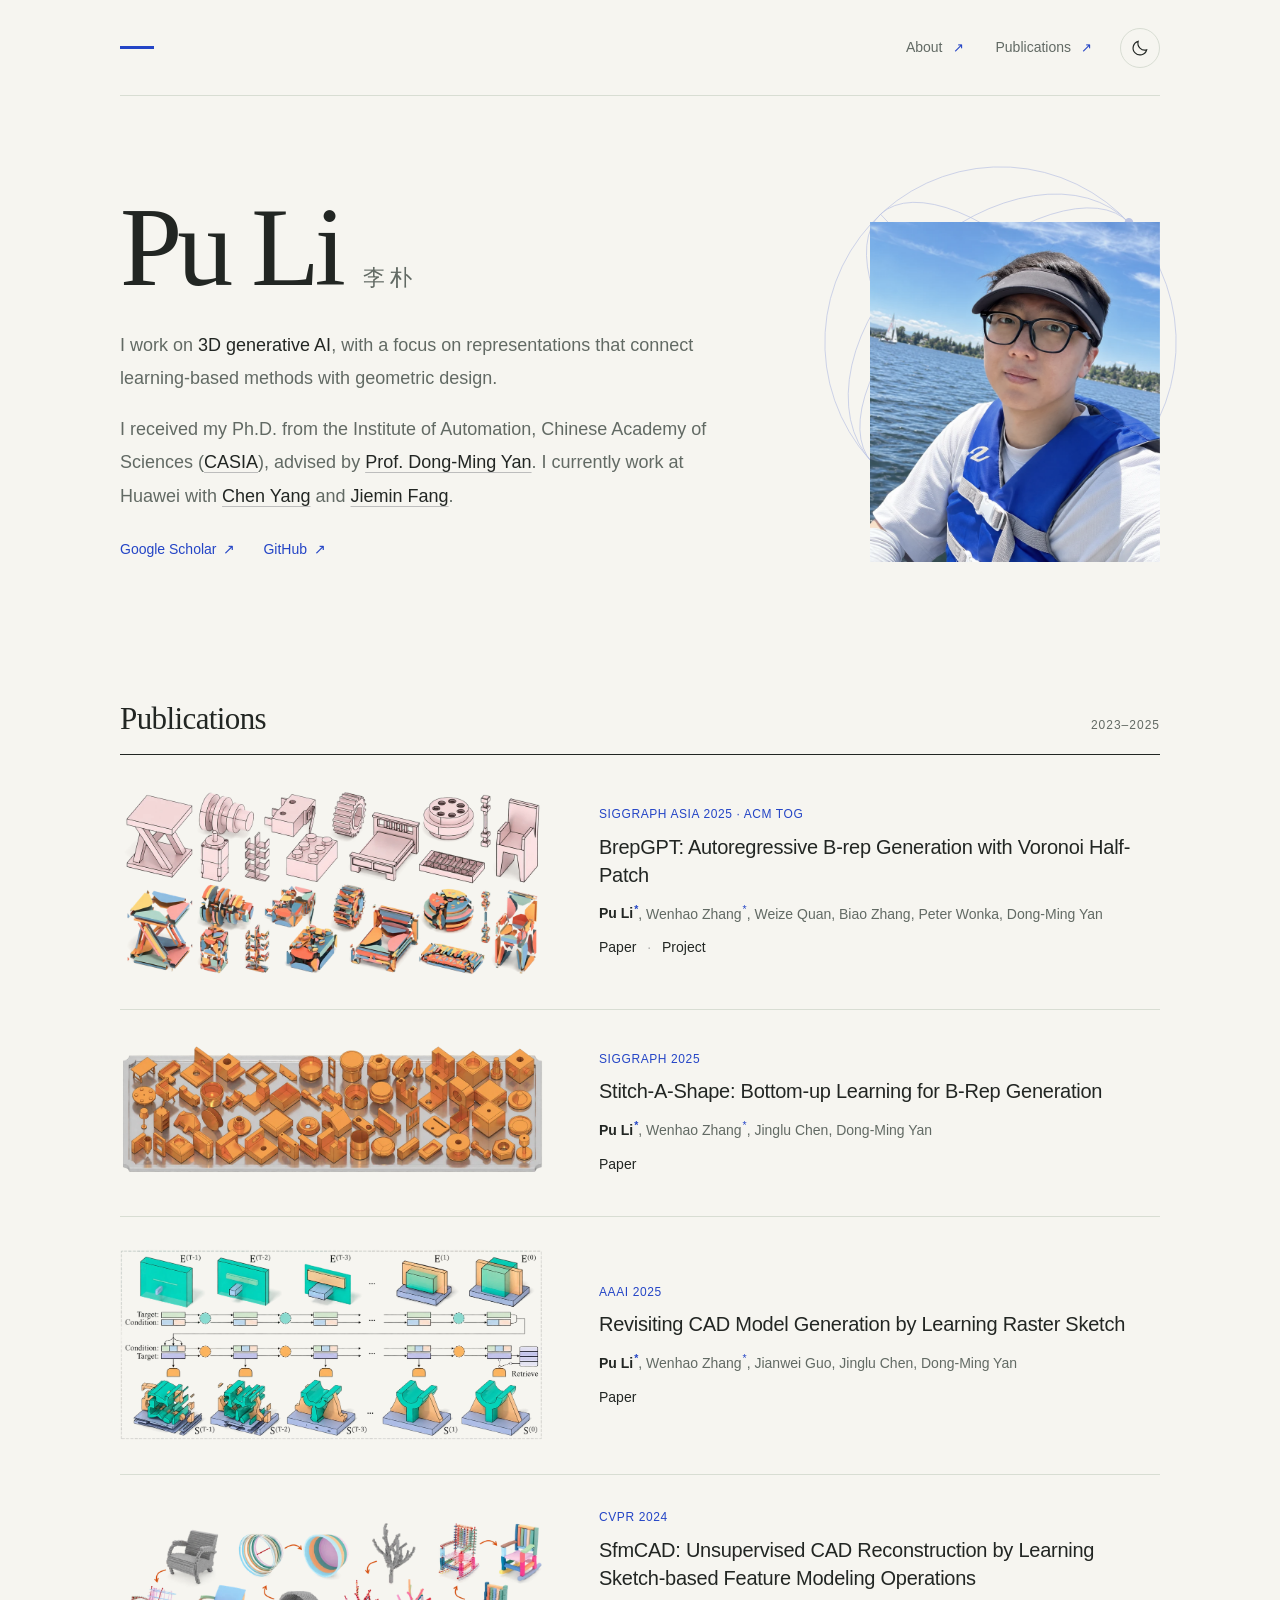
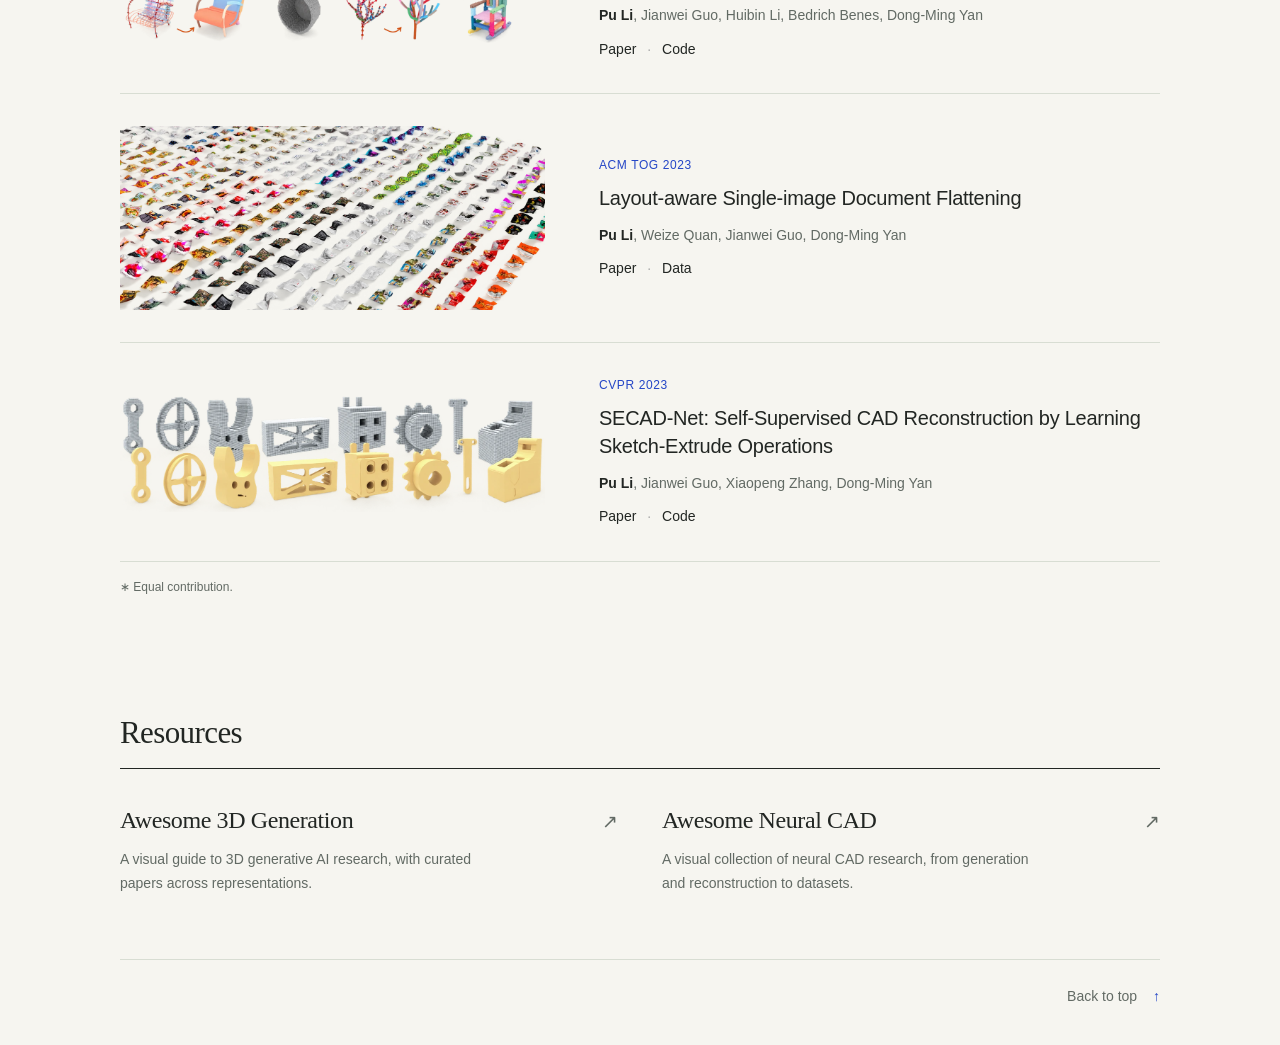
==== index.html @ 78bede73 "Add homepage" ====
<!doctype html>
<html lang="en">
<head>
  <meta charset="UTF-8">
  <meta name="viewport" content="width=device-width, initial-scale=1">
  <meta name="description" content="Pu Li, Ph.D. — research in 3D generative AI, CAD generation, and reconstruction. Selected publications.">
  <meta name="theme-color" content="#f6f5f0">
  <title>Pu Li （李朴）</title>
  <link rel="icon" type="image/svg+xml" href="data:image/svg+xml,%3Csvg xmlns='http://www.w3.org/2000/svg' viewBox='0 0 64 64'%3E%3Crect width='64' height='64' rx='12' fill='%23253553'/%3E%3Cpath d='M20 47V17h11c16 0 16 22 0 22H20M38 47h11' fill='none' stroke='%23fff' stroke-width='4'/%3E%3C/svg%3E">
  <link rel="stylesheet" href="styles.css">
  <link rel="stylesheet" href="theme.css">
  <script src="theme.js"></script>
</head>
<body>
  <div class="night-sky" aria-hidden="true"><div class="nebula nebula-blue"></div><div class="nebula nebula-violet"></div><div class="nebula nebula-teal"></div><div class="starlight"></div></div>
  <a class="skip-link" href="#main">Skip to content</a>
  <div class="page-shell" id="top">
    <header class="site-header">
      <nav aria-label="Main navigation">
        <a href="#about">About</a>
        <a href="#publications">Publications</a>
      </nav>
      <button class="theme-toggle" type="button" aria-label="Night mode" aria-pressed="false" title="Switch to night mode" hidden>
        <svg class="moon-icon" viewBox="0 0 24 24" fill="none" stroke="currentColor" stroke-width="1.4" aria-hidden="true"><path d="M20 14.2A8.3 8.3 0 0 1 9.8 4a8.3 8.3 0 1 0 10.2 10.2Z"/></svg>
        <svg class="sun-icon" viewBox="0 0 24 24" fill="none" stroke="currentColor" stroke-width="1.4" aria-hidden="true"><circle cx="12" cy="12" r="3.5"/><path d="M12 2v2m0 16v2M2 12h2m16 0h2M5 5l1.5 1.5m11 11L19 19M5 19l1.5-1.5m11-11L19 5"/></svg>
      </button>
    </header>

    <main id="main">
      <section class="hero" id="about" aria-labelledby="name">
        <div class="hero-copy">
          <h1 id="name">Pu Li<span class="chinese-name" lang="zh-Hans">李朴</span></h1>
          <p class="intro">I work on <strong>3D generative AI</strong>, with a focus on representations that connect learning-based methods with geometric design.</p>
          <p class="intro">I received my Ph.D. from the Institute of Automation, Chinese Academy of Sciences (<a href="https://english.ia.cas.cn/" target="_blank" rel="noopener noreferrer">CASIA</a>), advised by <a href="https://sites.google.com/site/yandongming/" target="_blank" rel="noopener noreferrer">Prof. Dong-Ming Yan</a>. I currently work at Huawei with <a href="https://chensjtu.github.io/" target="_blank" rel="noopener noreferrer">Chen Yang</a> and <a href="https://jaminfong.cn/" target="_blank" rel="noopener noreferrer">Jiemin Fang</a>.</p>
          <div class="profile-links">
            <a href="https://scholar.google.com/citations?user=PvQgMWkAAAAJ&amp;hl=en" target="_blank" rel="noopener noreferrer">Google Scholar <span aria-hidden="true">↗</span></a>
            <a href="https://github.com/BunnySoCrazy" target="_blank" rel="noopener noreferrer">GitHub <span aria-hidden="true">↗</span></a>
          </div>
        </div>
        <div class="hero-visual">
          <svg class="geometry" viewBox="0 0 440 440" fill="none" aria-hidden="true"><g stroke="currentColor" stroke-width=".8"><ellipse cx="220" cy="220" rx="205" ry="98" transform="rotate(-35 220 220)"/><ellipse cx="220" cy="220" rx="205" ry="140" transform="rotate(-35 220 220)"/><circle cx="220" cy="220" r="205"/><ellipse cx="220" cy="220" rx="96" ry="205" transform="rotate(-35 220 220)"/><path d="M52 338 388 102M102 52l236 336"/></g><circle cx="388" cy="102" r="5" fill="currentColor"/></svg>
          <img class="portrait portrait-day" src="assets/me.webp" alt="Pu Li" width="900" height="900" fetchpriority="high">
          <img class="portrait portrait-night" src="assets/me_night.webp" alt="Pu Li at night by the water" width="900" height="900" loading="lazy">
        </div>
      </section>

      <section class="publications section" id="publications" aria-labelledby="publications-title">
        <div class="section-heading"><h2 id="publications-title">Publications</h2><span class="section-aside">2023–2025</span></div>
        <div class="paper-list">
          <article class="paper">
            <a class="paper-image" href="https://bunnysocrazy.github.io/BrepGPT/" target="_blank" rel="noopener noreferrer" aria-label="BrepGPT project page"><img src="assets/brepgpt.webp" alt="Generated CAD shapes and their colorful Voronoi half-patch representations" width="1200" height="536" loading="lazy"></a>
            <div class="paper-copy"><div class="paper-meta"><span>SIGGRAPH ASIA 2025 · ACM TOG</span></div><h3><a href="https://bunnysocrazy.github.io/BrepGPT/" target="_blank" rel="noopener noreferrer">BrepGPT: Autoregressive B-rep Generation with Voronoi Half-Patch</a></h3><p class="authors"><strong>Pu Li<sup aria-label="equal contribution">*</sup></strong>, <a href="https://oliver-cakesandale.github.io/" target="_blank" rel="noopener noreferrer">Wenhao Zhang</a><sup aria-label="equal contribution">*</sup>, <a href="https://weizequan.github.io/" target="_blank" rel="noopener noreferrer">Weize Quan</a>, <a href="https://1zb.github.io/" target="_blank" rel="noopener noreferrer">Biao Zhang</a>, <a href="https://peterwonka.net/" target="_blank" rel="noopener noreferrer">Peter Wonka</a>, <a href="https://sites.google.com/site/yandongming/" target="_blank" rel="noopener noreferrer">Dong-Ming Yan</a></p><div class="paper-links"><a href="https://arxiv.org/abs/2511.22171" target="_blank" rel="noopener noreferrer">Paper</a> · <a href="https://bunnysocrazy.github.io/BrepGPT/" target="_blank" rel="noopener noreferrer">Project</a></div></div>
          </article>
          <article class="paper">
            <a class="paper-image" href="https://doi.org/10.1145/3721238.3730661" target="_blank" rel="noopener noreferrer" aria-label="Read Stitch-A-Shape"><img src="assets/stitch-a-shape.webp" alt="A collection of gold-colored generated B-rep models" width="1200" height="400" loading="lazy"></a>
            <div class="paper-copy"><div class="paper-meta"><span>SIGGRAPH 2025</span></div><h3><a href="https://doi.org/10.1145/3721238.3730661" target="_blank" rel="noopener noreferrer">Stitch-A-Shape: Bottom-up Learning for B-Rep Generation</a></h3><p class="authors"><strong>Pu Li<sup aria-label="equal contribution">*</sup></strong>, <a href="https://oliver-cakesandale.github.io/" target="_blank" rel="noopener noreferrer">Wenhao Zhang</a><sup aria-label="equal contribution">*</sup>, <a href="https://ia.cas.cn/rcdw/202404/t20240422_7129948.html" target="_blank" rel="noopener noreferrer">Jinglu Chen</a>, <a href="https://sites.google.com/site/yandongming/" target="_blank" rel="noopener noreferrer">Dong-Ming Yan</a></p><div class="paper-links"><a href="https://doi.org/10.1145/3721238.3730661" target="_blank" rel="noopener noreferrer">Paper</a></div></div>
          </article>
          <article class="paper">
            <a class="paper-image" href="https://arxiv.org/abs/2503.00928" target="_blank" rel="noopener noreferrer" aria-label="Read Revisiting CAD Model Generation"><img src="assets/recad.webp" alt="Raster sketches and generated CAD geometry from RECAD" width="1200" height="547" loading="lazy"></a>
            <div class="paper-copy"><div class="paper-meta"><span>AAAI 2025</span></div><h3><a href="https://arxiv.org/abs/2503.00928" target="_blank" rel="noopener noreferrer">Revisiting CAD Model Generation by Learning Raster Sketch</a></h3><p class="authors"><strong>Pu Li<sup aria-label="equal contribution">*</sup></strong>, <a href="https://oliver-cakesandale.github.io/" target="_blank" rel="noopener noreferrer">Wenhao Zhang</a><sup aria-label="equal contribution">*</sup>, <a href="https://jianweiguo.net/" target="_blank" rel="noopener noreferrer">Jianwei Guo</a>, <a href="https://ia.cas.cn/rcdw/202404/t20240422_7129948.html" target="_blank" rel="noopener noreferrer">Jinglu Chen</a>, <a href="https://sites.google.com/site/yandongming/" target="_blank" rel="noopener noreferrer">Dong-Ming Yan</a></p><div class="paper-links"><a href="https://arxiv.org/abs/2503.00928" target="_blank" rel="noopener noreferrer">Paper</a></div></div>
          </article>
          <article class="paper">
            <a class="paper-image" href="https://openaccess.thecvf.com/content/CVPR2024/html/Li_SfmCAD_Unsupervised_CAD_Reconstruction_by_Learning_Sketch-based_Feature_Modeling_Operations_CVPR_2024_paper.html" target="_blank" rel="noopener noreferrer" aria-label="Read SfmCAD"><img src="assets/sfmcad.webp" alt="Sketch-based CAD reconstruction and editable 3D shapes from SfmCAD" width="1200" height="400" loading="lazy"></a>
            <div class="paper-copy"><div class="paper-meta"><span>CVPR 2024</span></div><h3><a href="https://openaccess.thecvf.com/content/CVPR2024/html/Li_SfmCAD_Unsupervised_CAD_Reconstruction_by_Learning_Sketch-based_Feature_Modeling_Operations_CVPR_2024_paper.html" target="_blank" rel="noopener noreferrer">SfmCAD: Unsupervised CAD Reconstruction by Learning Sketch-based Feature Modeling Operations</a></h3><p class="authors"><strong>Pu Li</strong>, <a href="https://jianweiguo.net/" target="_blank" rel="noopener noreferrer">Jianwei Guo</a>, Huibin Li, <a href="https://www.cs.purdue.edu/homes/bbenes/" target="_blank" rel="noopener noreferrer">Bedrich Benes</a>, <a href="https://sites.google.com/site/yandongming/" target="_blank" rel="noopener noreferrer">Dong-Ming Yan</a></p><div class="paper-links"><a href="https://openaccess.thecvf.com/content/CVPR2024/html/Li_SfmCAD_Unsupervised_CAD_Reconstruction_by_Learning_Sketch-based_Feature_Modeling_Operations_CVPR_2024_paper.html" target="_blank" rel="noopener noreferrer">Paper</a> · <a href="https://github.com/BunnySoCrazy/SfmCAD" target="_blank" rel="noopener noreferrer">Code</a></div></div>
          </article>
          <article class="paper">
            <a class="paper-image" href="https://github.com/BunnySoCrazy/LA-DocFlatten" target="_blank" rel="noopener noreferrer" aria-label="Layout-aware document flattening research repository"><img src="assets/ladoc.webp" alt="Deformed document images and their flattened results" width="1200" height="519" loading="lazy"></a>
            <div class="paper-copy"><div class="paper-meta"><span>ACM TOG 2023</span></div><h3><a href="https://github.com/BunnySoCrazy/LA-DocFlatten" target="_blank" rel="noopener noreferrer">Layout-aware Single-image Document Flattening</a></h3><p class="authors"><strong>Pu Li</strong>, <a href="https://weizequan.github.io/" target="_blank" rel="noopener noreferrer">Weize Quan</a>, <a href="https://jianweiguo.net/" target="_blank" rel="noopener noreferrer">Jianwei Guo</a>, <a href="https://sites.google.com/site/yandongming/" target="_blank" rel="noopener noreferrer">Dong-Ming Yan</a></p><div class="paper-links"><a href="https://doi.org/10.1145/3627818" target="_blank" rel="noopener noreferrer">Paper</a> · <a href="https://github.com/BunnySoCrazy/LA-DocFlatten" target="_blank" rel="noopener noreferrer">Data</a></div></div>
          </article>
          <article class="paper">
            <a class="paper-image" href="https://arxiv.org/abs/2303.10613" target="_blank" rel="noopener noreferrer" aria-label="Read SECAD-Net"><img src="assets/secad.webp" alt="Self-supervised reconstruction of CAD models using sketch-extrude operations" width="1200" height="337" loading="lazy"></a>
            <div class="paper-copy"><div class="paper-meta"><span>CVPR 2023</span></div><h3><a href="https://arxiv.org/abs/2303.10613" target="_blank" rel="noopener noreferrer">SECAD-Net: Self-Supervised CAD Reconstruction by Learning Sketch-Extrude Operations</a></h3><p class="authors"><strong>Pu Li</strong>, <a href="https://jianweiguo.net/" target="_blank" rel="noopener noreferrer">Jianwei Guo</a>, <a href="https://people.ucas.ac.cn/~zhangxiaopeng?language=en" target="_blank" rel="noopener noreferrer">Xiaopeng Zhang</a>, <a href="https://sites.google.com/site/yandongming/" target="_blank" rel="noopener noreferrer">Dong-Ming Yan</a></p><div class="paper-links"><a href="https://arxiv.org/abs/2303.10613" target="_blank" rel="noopener noreferrer">Paper</a> · <a href="https://github.com/BunnySoCrazy/SECAD-Net" target="_blank" rel="noopener noreferrer">Code</a></div></div>
          </article>
        </div>
        <p class="equal-note">∗ Equal contribution.</p>
      </section>

      <section class="resources" aria-labelledby="resources-title">
        <div class="section-heading">
          <h2 id="resources-title">Resources</h2>
        </div>
        <div class="resource-grid">
          <a class="resource" href="https://awesome3dgen.com/" target="_blank" rel="noopener noreferrer">
            <h3>Awesome 3D Generation<span aria-hidden="true">↗</span></h3>
            <p>A visual guide to 3D generative AI research, with curated papers across representations.</p>
          </a>
          <a class="resource" href="https://bunnysocrazy.com/" target="_blank" rel="noopener noreferrer">
            <h3>Awesome Neural CAD<span aria-hidden="true">↗</span></h3>
            <p>A visual collection of neural CAD research, from generation and reconstruction to datasets.</p>
          </a>
        </div>
      </section>

    </main>
    <footer><a class="back-top" href="#top">Back to top <span aria-hidden="true">↑</span></a></footer>
  </div>
  <script src="portrait.js" defer></script>
</body>
</html>
---- styles.css ----
:root{--paper:#f6f5f0;--ink:#222623;--muted:#626a64;--accent:#2445c6;--line:#d8ddd3;--serif:Georgia,'Times New Roman',serif;--sans:-apple-system,BlinkMacSystemFont,'Segoe UI',Helvetica,Arial,sans-serif;--cjk:'PingFang SC','PingFang TC','Hiragino Sans GB',sans-serif}
*{box-sizing:border-box}
html{scroll-behavior:smooth;scroll-padding-top:32px}
body{margin:0;background:var(--paper);color:var(--ink);font:16px/1.7 var(--sans);-webkit-font-smoothing:antialiased}
::selection{background:#d8e0ff;color:#19308b}
a{color:inherit;text-decoration:none;transition:color .2s}
a:hover{color:var(--accent)}
a:focus-visible{outline:2px solid var(--accent);outline-offset:6px}
.page-shell{max-width:1200px;margin:auto;padding:0 80px}
.skip-link{position:fixed;top:-100px;left:20px;z-index:10;padding:10px 18px;background:var(--ink);color:white}
.skip-link:focus{top:10px}
.site-header{height:96px;display:flex;align-items:center;justify-content:flex-end;border-bottom:1px solid var(--line);position:relative}
.site-header:before{content:'';position:absolute;left:0;width:34px;height:3px;background:var(--accent)}
nav{display:flex;gap:32px}nav a{font-size:14px;color:var(--muted)}
nav a:after{content:'↗';font-size:13px;margin-left:10px;color:var(--accent)}
.hero{position:relative;display:grid;grid-template-columns:minmax(0,1fr) 290px;gap:100px;align-items:center;padding:98px 0 104px}
h1{display:flex;align-items:baseline;gap:16px;margin:0 0 28px;font:112px/.95 var(--serif);letter-spacing:-5px;font-weight:400}
.chinese-name{font:22px/1 var(--cjk);letter-spacing:5px;margin-left:6px;color:var(--muted);font-weight:400}
.intro{max-width:590px;margin:0;font-size:18px;line-height:1.85;color:var(--muted)}
.intro strong{color:var(--ink);font-weight:500}
.intro + .intro{margin-top:18px}
.intro a{color:var(--ink);text-decoration:underline;text-decoration-color:#bdbdbd;text-decoration-thickness:1px;text-underline-offset:4px}
.intro a:hover{color:var(--accent);text-decoration-color:var(--accent)}
.profile-links{display:flex;flex-wrap:wrap;gap:28px;margin-top:25px;color:var(--accent);font-size:.875rem}
.profile-links a:hover{text-decoration:underline;text-underline-offset:4px}
.profile-links span{margin-left:3px}
.hero-visual{position:relative;isolation:isolate;width:100%;margin-top:28px}
.geometry{position:absolute;z-index:-1;width:130%;height:auto;left:-20%;top:-20%;color:var(--accent);opacity:.27;transform:rotate(-8deg)}
.portrait{display:block;width:100%;height:340px;object-fit:cover;object-position:50% 43%;filter:saturate(.75);clip-path:none}
@media(hover:hover) and (pointer:fine) and (prefers-reduced-motion:no-preference){
  .hero-visual .portrait{transform:perspective(680px) rotateX(var(--portrait-rx,0deg)) rotateY(var(--portrait-ry,0deg));transition:transform .6s cubic-bezier(.22,.61,.36,1),filter .6s ease}
  .hero-visual .geometry{pointer-events:none;transform:translate(var(--orbit-x,0px),var(--orbit-y,0px)) rotate(-8deg);transition:transform .8s cubic-bezier(.22,.61,.36,1),opacity .6s ease}
  .hero-visual.is-exploring .portrait{filter:saturate(1);transition-duration:.18s,.6s}
  .hero-visual.is-exploring .geometry{opacity:.48;transition-duration:.3s,.6s}
}
.resources{padding:0 0 43px;margin:52px 0 20px}
.resource-grid{display:grid;grid-template-columns:1fr 1fr;gap:44px;padding:35px 0 0}
.resource h3{margin:0;font:1.5rem/1.4 var(--serif);letter-spacing:-.4px;font-weight:500;display:flex;justify-content:space-between;align-items:baseline;gap:12px}
.resource h3 span{font:1.1875rem/1 var(--sans);color:var(--muted);transition:transform .2s,color .2s}
.resource:hover{color:inherit}
.resource:hover h3{color:var(--accent)}
.resource:hover h3 span{transform:translate(2px,-2px);color:var(--accent)}
.resource p{margin:11px 0 0;max-width:390px;font-size:.875rem;line-height:1.7;color:var(--muted)}
@media(max-width:1000px){.resource-grid{gap:24px 32px}}
@media(max-width:720px){.resources{padding:0 0 34px;margin:36px 0 10px}.resource-grid{grid-template-columns:1fr;gap:25px;padding:28px 0 0}.resource p{max-width:480px}.resource h3{font-size:1.4375rem}}
.publications{padding-bottom:30px}
.section-heading{display:flex;justify-content:space-between;align-items:baseline;gap:20px;padding:34px 0 17px;border-bottom:1px solid var(--ink)}
h2{font:1.9375rem/1.2 var(--serif);font-weight:400;letter-spacing:-.6px;margin:0}
.section-aside{font-size:.75rem;color:var(--muted);letter-spacing:1px;white-space:nowrap}
.paper{position:relative;display:grid;grid-template-columns:minmax(0,1fr) minmax(0,1.32fr);align-items:center;gap:54px;padding:32px 0;border-bottom:1px solid var(--line)}
/* Updated PNG figures carry their own transparency. */
.paper-image{display:block;width:100%;line-height:0;transform:scale(1);transition:transform .45s cubic-bezier(.22,.61,.36,1)}
.paper-image img{display:block;width:100%;height:auto}
@media(hover:hover) and (prefers-reduced-motion:no-preference){.paper-image:hover{transform:scale(1.025)}}
.paper-meta{display:flex;flex-wrap:wrap;gap:5px 18px;margin-bottom:8px;font-size:.75rem;line-height:1.7;letter-spacing:.6px;color:var(--accent);font-weight:400}
.paper h3{font-size:1.25rem;line-height:1.4;letter-spacing:-.25px;font-weight:400;margin:0}
.authors{font-size:.875rem;line-height:1.7;color:var(--muted);margin:12px 0 10px}.authors strong{font-weight:600;color:var(--ink)}
.authors sup{font-size:.75em;color:var(--accent);margin-left:1px}
.authors a,.authors a:hover{color:inherit;font:inherit;text-decoration:none}
.paper-links{margin-top:0;font-size:.875rem;color:#aaa}
.paper-links a{color:var(--ink);margin:0 7px;padding:5px 0}
.paper-links a:first-child{margin-left:0}
.paper-links a:hover{color:var(--accent);text-decoration:underline;text-underline-offset:4px}
.equal-note{font-size:.75rem;color:var(--muted);margin:15px 0 0}
footer{border-top:1px solid var(--line);display:flex;justify-content:flex-end;padding:25px 0 36px}.back-top{font-size:14px;color:var(--muted)}.back-top span{margin-left:12px;color:var(--accent)}
@media(min-width:1001px){.hero-copy{animation:enter .8s both}.hero-visual{animation:enter 1s .1s both}}
@keyframes enter{from{opacity:0;transform:translateY(12px)}to{opacity:1;transform:translateY(0)}}
@media(max-width:1000px){.page-shell{padding:0 48px}.hero{grid-template-columns:minmax(0,1fr) 220px;gap:65px;padding:80px 0}h1{font-size:94px;letter-spacing:-4px;gap:14px}.chinese-name{font-size:18px}.portrait{height:280px}.intro{font-size:17px}.paper{gap:32px}}
@media(max-width:720px){.page-shell{padding:0 25px}.site-header{height:76px}nav{gap:24px}.hero{grid-template-columns:minmax(0,1fr) 135px;gap:0 24px;padding:46px 0 52px;align-items:center}.hero-copy{display:contents}h1{grid-column:1;grid-row:1;display:flex;flex-wrap:wrap;align-items:baseline;gap:10px;font-size:70px;letter-spacing:-2.5px;line-height:1.05;margin:0}.chinese-name{margin:0;font-size:16px;letter-spacing:3px}.hero-visual{grid-column:2;grid-row:1;margin:0}.portrait{height:166px}.geometry{width:125%;left:-17%;top:-7%}.intro{grid-column:1/-1;font-size:17px;margin-top:30px;line-height:1.85}.profile-links{grid-column:1/-1;margin-top:23px}.section-heading{padding:28px 0 14px}h2{font-size:1.8125rem;letter-spacing:-.6px}.paper{grid-template-columns:1fr;gap:25px;padding:24px 0}.paper-meta{margin-bottom:7px}.section-aside{font-size:.75rem}}
@media(max-width:360px){.page-shell{padding:0 20px}.hero{grid-template-columns:minmax(0,1fr) 112px;gap:0 18px}h1{font-size:58px}.portrait{height:145px}}
@media(prefers-reduced-motion:reduce){html{scroll-behavior:auto}*,*:before,*:after{animation:none!important;transition:none!important}}
---- theme.css ----
/* Day stays quiet; night reveals slow, large-scale atmospheric light. */
:root{color-scheme:light}
:root[data-theme="dark"]{color-scheme:dark;--paper:#080c18;--ink:#eceef5;--muted:#b0b9ce;--accent:#91a1f4;--line:rgba(173,188,232,.19)}
body{isolation:isolate;transition:background-color .7s ease,color .5s ease}
.night-sky{position:fixed;inset:0;z-index:-1;overflow:hidden;pointer-events:none;opacity:0;visibility:hidden;transition:opacity 1.4s ease,visibility 1.4s;contain:strict;background:linear-gradient(145deg,#080c18 20%,#0b1123 65%,#080c18)}
[data-theme="dark"] .night-sky{opacity:1;visibility:visible}
.nebula{position:absolute;pointer-events:none;filter:blur(35px);animation-play-state:paused!important}
.night-sky:after{content:"";position:absolute;inset:-30%;pointer-events:none;background:radial-gradient(ellipse at 65% 65%,transparent 35%,rgba(54,180,221,.13) 40%,rgba(95,107,248,.24) 43%,rgba(138,63,195,.11) 47%,transparent 54%);filter:blur(20px);transform:rotate(-22deg) translate(-4%,5%);animation:wave-drift 16s ease-in-out -5s infinite alternate;animation-play-state:paused}
[data-theme="dark"] .night-sky:after{animation-play-state:running}
@keyframes wave-drift{to{transform:rotate(5deg) translate(9%,-9%) scale(1.1)}}
[data-theme="dark"] .nebula{animation-play-state:running!important}
.nebula-blue{width:105vw;height:100vh;top:-40vh;right:-28vw;background:radial-gradient(ellipse at 50% 52%,rgba(56,85,227,.6),rgba(44,65,174,.25) 32%,transparent 66%);transform:rotate(-24deg);animation:blue-drift 18s ease-in-out -6s infinite alternate}
.nebula-violet{width:100vw;height:95vh;left:-46vw;top:18vh;background:radial-gradient(ellipse at 48% 52%,rgba(118,49,169,.4),rgba(79,40,144,.2) 36%,transparent 65%);transform:rotate(26deg);animation:violet-drift 22s ease-in-out -8s infinite alternate}
.nebula-teal{width:110vw;height:75vh;right:-38vw;bottom:-38vh;background:radial-gradient(ellipse at 50% 50%,rgba(34,172,185,.36),rgba(25,95,152,.2) 38%,transparent 65%);transform:rotate(-22deg);animation:teal-drift 16s ease-in-out -4s infinite alternate}
.starlight{position:absolute;inset:0;opacity:.45;background-image:radial-gradient(circle at 8% 13%,#bfcafb 0 .65px,transparent 1.3px),radial-gradient(circle at 79% 19%,#bfcafb 0 .7px,transparent 1.4px),radial-gradient(circle at 94% 60%,#abcfe3 0 .7px,transparent 1.4px),radial-gradient(circle at 21% 69%,#bcb4df 0 .65px,transparent 1.3px),radial-gradient(circle at 62% 85%,#bfcafb 0 .7px,transparent 1.4px),radial-gradient(circle at 41% 37%,#bfcafb 0 .6px,transparent 1.2px)}
@keyframes blue-drift{to{transform:translate(-10vw,12vh) rotate(-6deg) scale(1.12)}}
@keyframes violet-drift{to{transform:translate(12vw,-10vh) rotate(8deg) scale(1.15)}}
@keyframes teal-drift{to{transform:translate(-15vw,-15vh) rotate(-38deg) scale(1.08)}}
.theme-toggle{flex:none;display:grid;place-items:center;position:relative;width:40px;height:40px;margin-left:28px;padding:0;border:1px solid var(--line);border-radius:50%;color:var(--ink);background:transparent;cursor:pointer;transition:border-color .25s,color .25s,background .25s}
.theme-toggle[hidden]{display:none}
.theme-toggle:hover{color:var(--accent);border-color:var(--accent)}
.theme-toggle:focus-visible{outline:2px solid var(--accent);outline-offset:5px}
.theme-toggle svg{width:20px;height:20px;grid-area:1/1;transition:opacity .4s,transform .5s}
.sun-icon{opacity:0;transform:rotate(-40deg) scale(.7)}
[data-theme="dark"] .moon-icon{opacity:0;transform:rotate(40deg) scale(.7)}
[data-theme="dark"] .sun-icon{opacity:1;transform:rotate(0) scale(1)}
[data-theme="dark"] .theme-toggle{background:rgba(126,147,239,.06)}
[data-theme="dark"] .paper-links{color:rgba(176,185,206,.45)}
[data-theme="dark"] .section-heading{border-bottom-color:rgba(193,202,227,.4)}
[data-theme="dark"] .intro a{text-decoration-color:rgba(176,185,206,.45)}
[data-theme="dark"] .intro a:hover{text-decoration-color:var(--accent)}
[data-theme="dark"] .geometry{color:#96aaff;opacity:.42}
.portrait-night{display:none}
[data-theme="dark"] .portrait-day{display:none}
[data-theme="dark"] .portrait-night{display:block;filter:saturate(.86);object-position:50% 43%;clip-path:none;mask-image:radial-gradient(ellipse 83% 86% at 50% 49%,#000 82%,transparent 100%);-webkit-mask-image:radial-gradient(ellipse 83% 86% at 50% 49%,#000 82%,transparent 100%)}
/* The supplied transparent PNGs keep their original color and highlights. */
[data-theme="dark"] .paper-image{mix-blend-mode:normal;background:transparent}

[data-theme="dark"] ::selection{background:#465799;color:#fff}
[data-theme="dark"] .skip-link{background:#eceef5;color:#080c18}
@media(max-width:720px){.theme-toggle{width:36px;height:36px;margin-left:20px}.nebula{filter:blur(24px)}.nebula-blue{width:170vw;right:-80vw}.nebula-violet{width:165vw;left:-100vw}.nebula-teal{width:160vw;right:-90vw}}
@media(max-width:360px){.theme-toggle{margin-left:14px}.site-header nav{gap:15px}}
@media(prefers-reduced-motion:reduce){.nebula,.night-sky:after{animation:none!important}body,.night-sky,.theme-toggle,.theme-toggle svg{transition:none}}
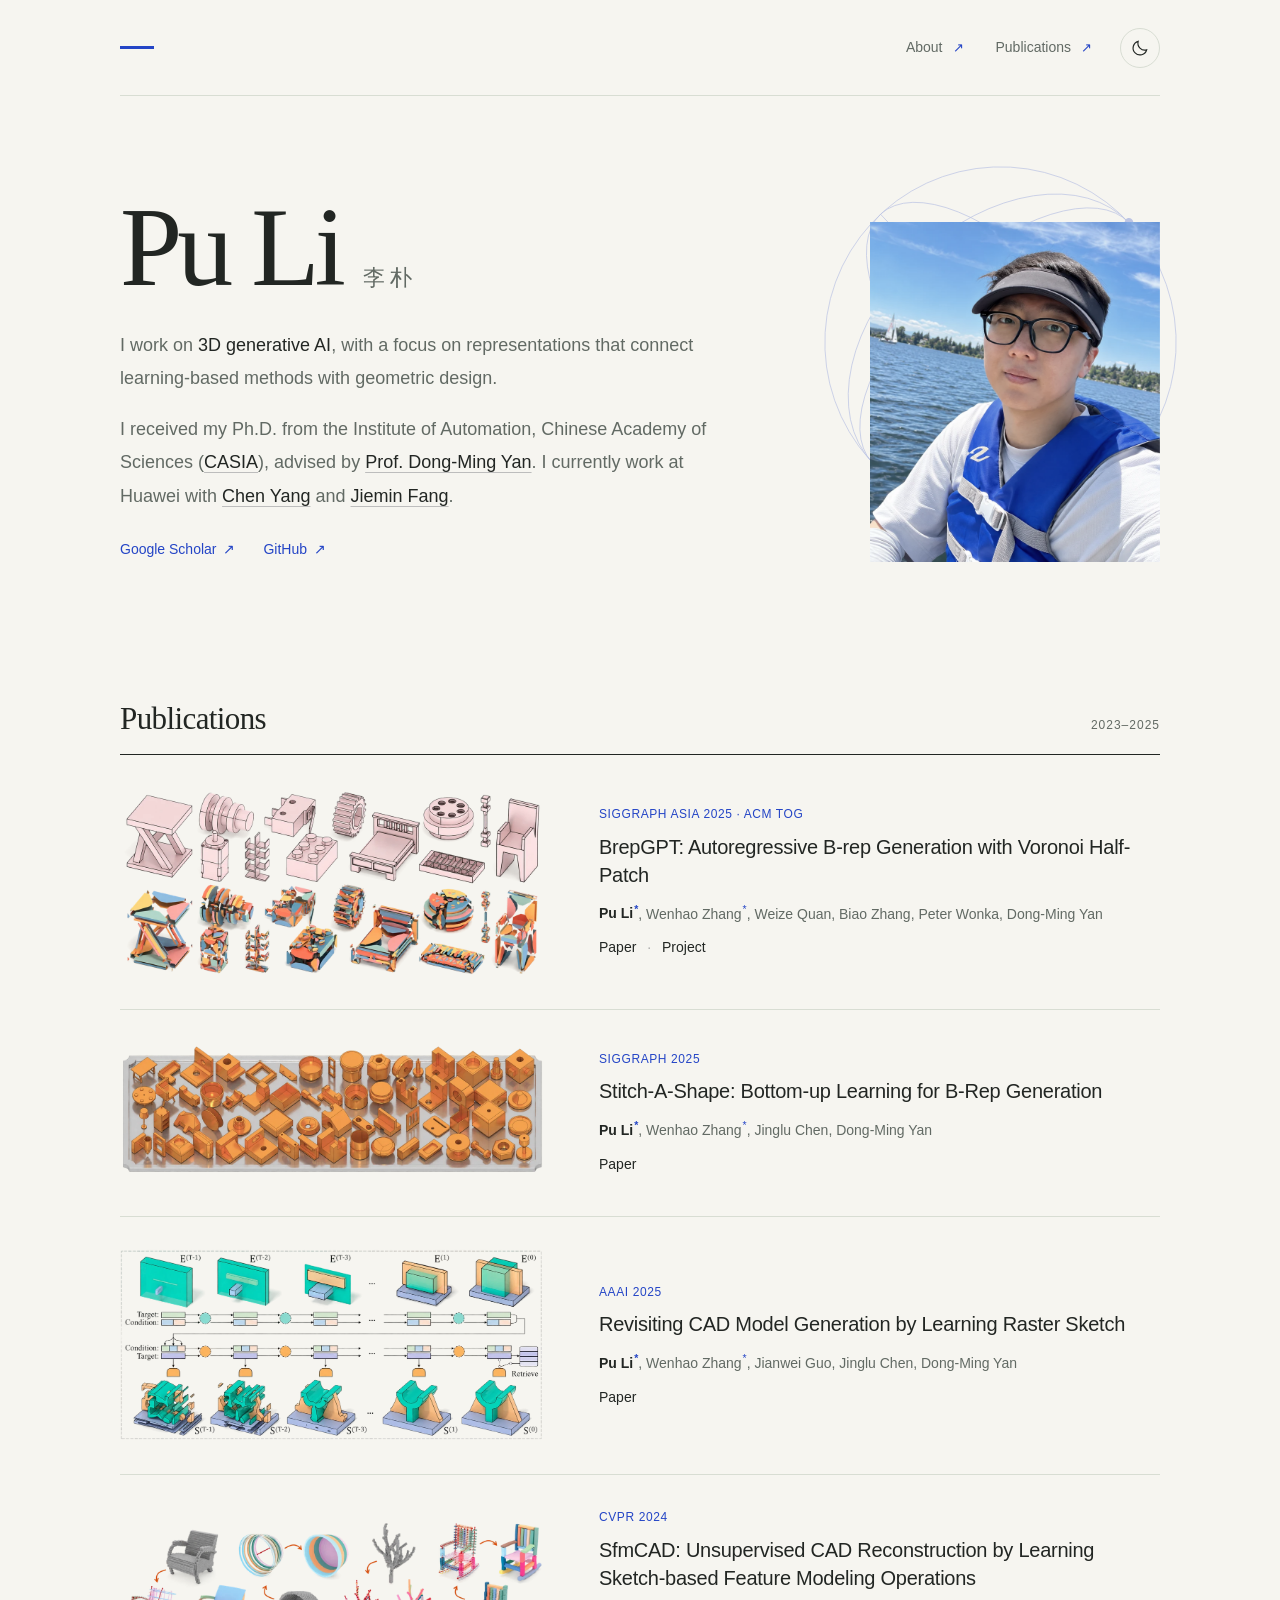
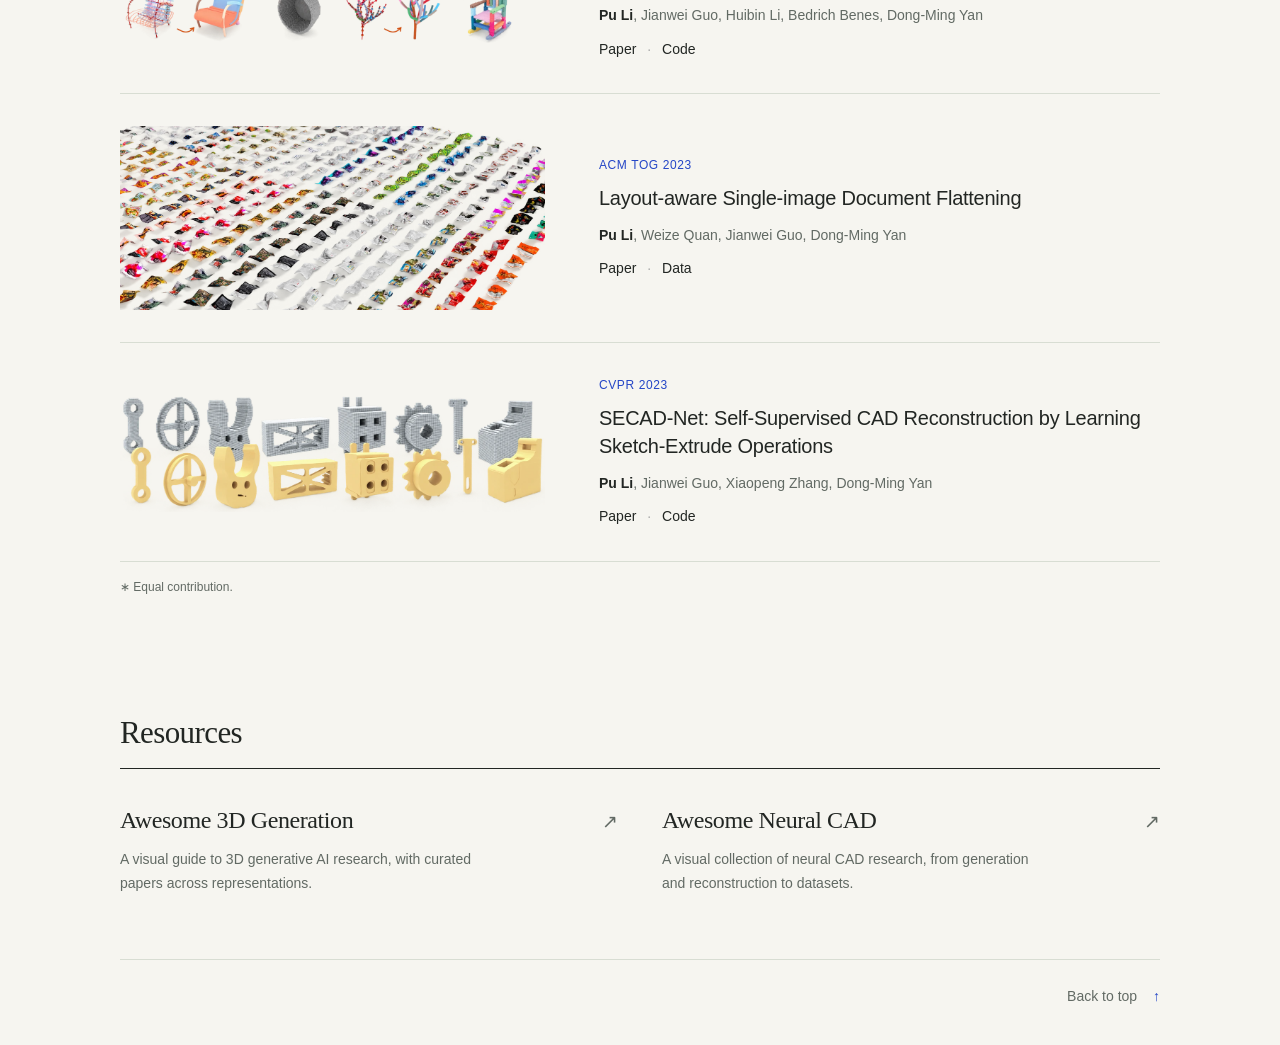
==== commit 76fff32b: "Switch portraits instantly" ====
--- a/index.html
+++ b/index.html
@@ -9,6 +9,7 @@
   <link rel="icon" type="image/svg+xml" href="data:image/svg+xml,%3Csvg xmlns='http://www.w3.org/2000/svg' viewBox='0 0 64 64'%3E%3Crect width='64' height='64' rx='12' fill='%23253553'/%3E%3Cpath d='M20 47V17h11c16 0 16 22 0 22H20M38 47h11' fill='none' stroke='%23fff' stroke-width='4'/%3E%3C/svg%3E">
   <link rel="stylesheet" href="styles.css">
   <link rel="stylesheet" href="theme.css">
+  <link rel="preload" as="image" href="assets/me_night.webp">
   <script src="theme.js"></script>
 </head>
 <body>
@@ -40,7 +41,7 @@
         <div class="hero-visual">
           <svg class="geometry" viewBox="0 0 440 440" fill="none" aria-hidden="true"><g stroke="currentColor" stroke-width=".8"><ellipse cx="220" cy="220" rx="205" ry="98" transform="rotate(-35 220 220)"/><ellipse cx="220" cy="220" rx="205" ry="140" transform="rotate(-35 220 220)"/><circle cx="220" cy="220" r="205"/><ellipse cx="220" cy="220" rx="96" ry="205" transform="rotate(-35 220 220)"/><path d="M52 338 388 102M102 52l236 336"/></g><circle cx="388" cy="102" r="5" fill="currentColor"/></svg>
           <img class="portrait portrait-day" src="assets/me.webp" alt="Pu Li" width="900" height="900" fetchpriority="high">
-          <img class="portrait portrait-night" src="assets/me_night.webp" alt="Pu Li at night by the water" width="900" height="900" loading="lazy">
+          <img class="portrait portrait-night" src="assets/me_night.webp" alt="Pu Li at night by the water" width="900" height="900">
         </div>
       </section>
 
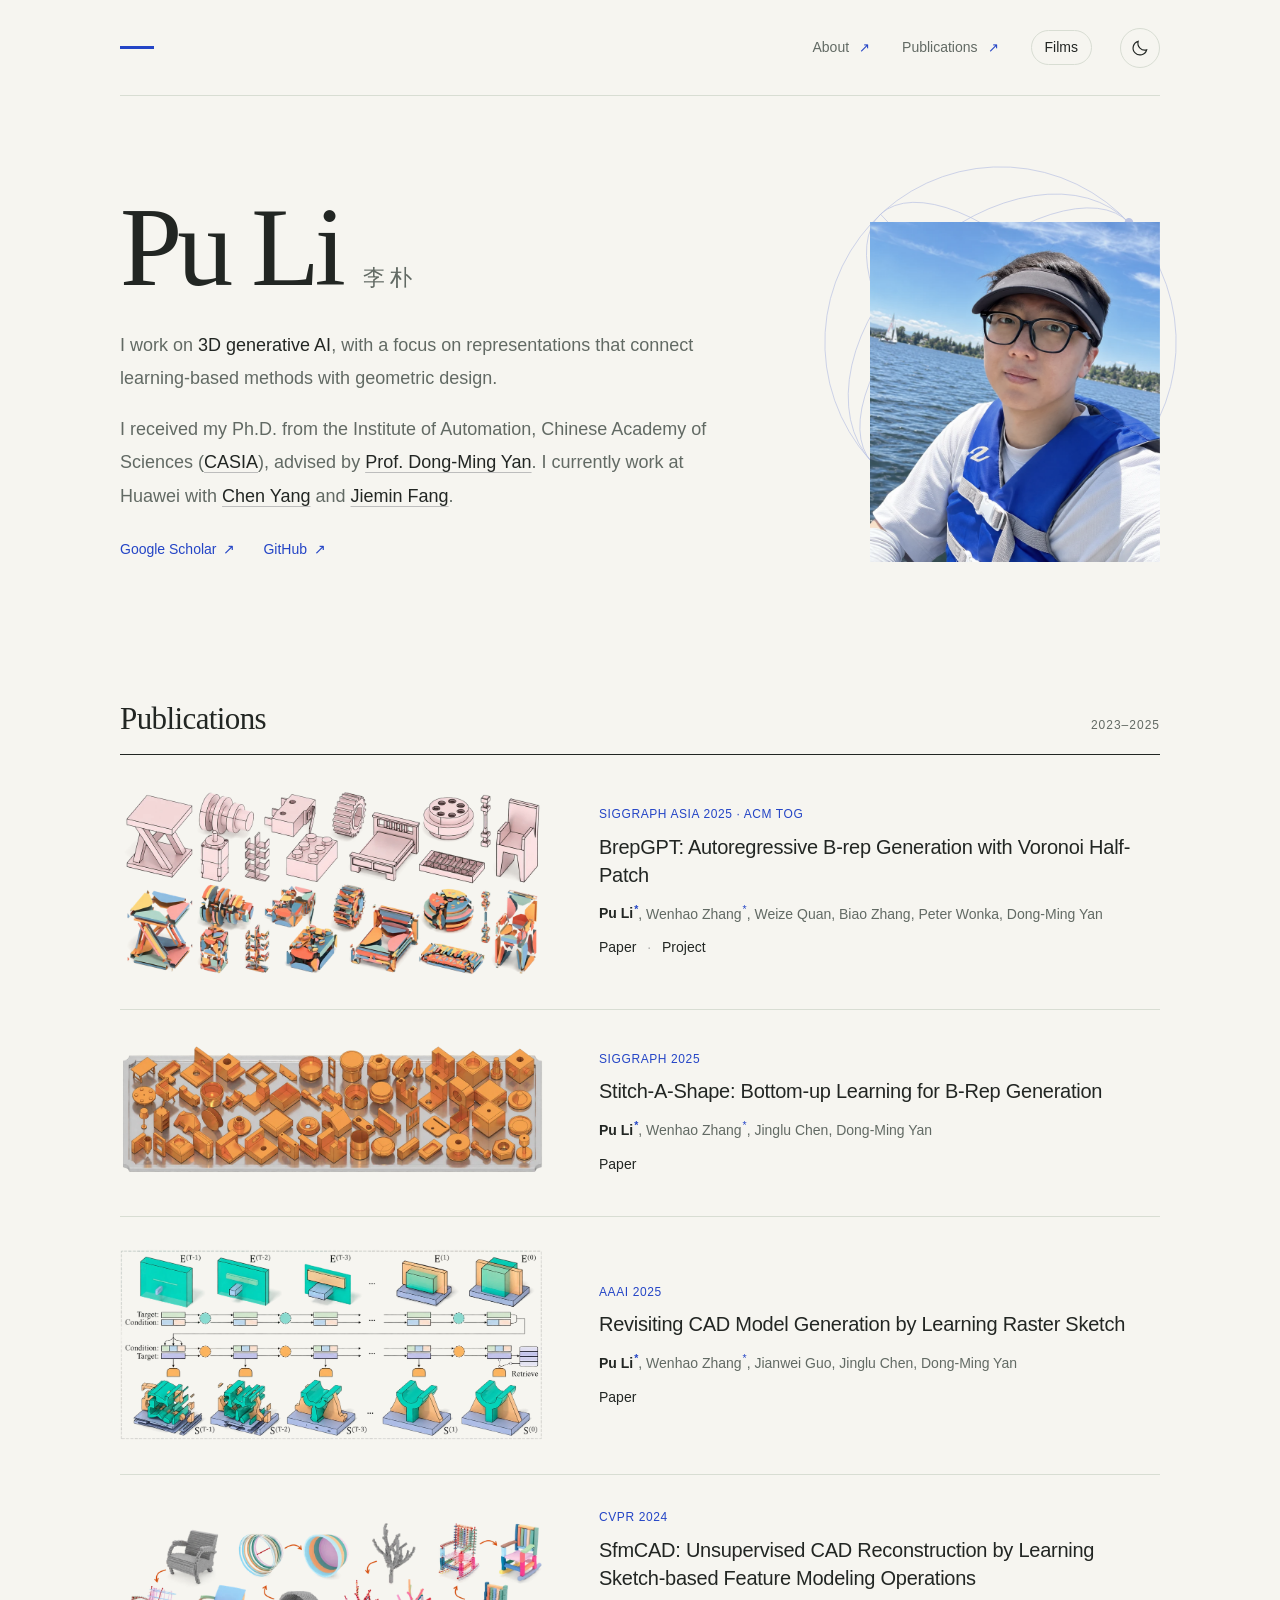
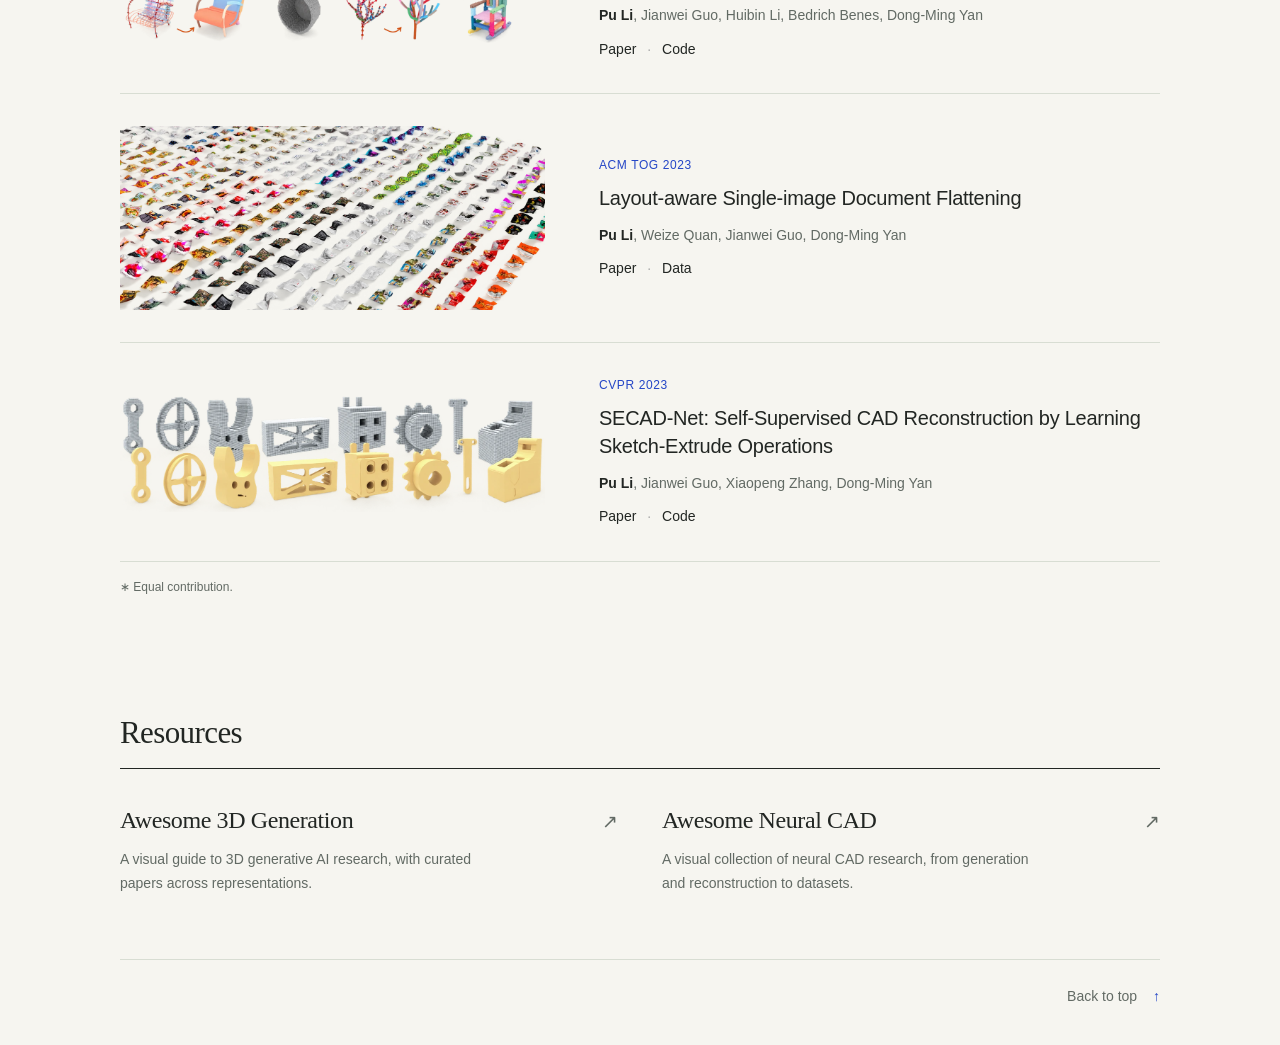
==== commit 8037e4f3: "Add film journal" ====
--- a/index.html
+++ b/index.html
@@ -20,6 +20,7 @@
       <nav aria-label="Main navigation">
         <a href="#about">About</a>
         <a href="#publications">Publications</a>
+        <a class="films-entry" href="films.html">Films</a>
       </nav>
       <button class="theme-toggle" type="button" aria-label="Night mode" aria-pressed="false" title="Switch to night mode" hidden>
         <svg class="moon-icon" viewBox="0 0 24 24" fill="none" stroke="currentColor" stroke-width="1.4" aria-hidden="true"><path d="M20 14.2A8.3 8.3 0 0 1 9.8 4a8.3 8.3 0 1 0 10.2 10.2Z"/></svg>
--- a/styles.css
+++ b/styles.css
@@ -13,6 +13,9 @@
 .site-header:before{content:'';position:absolute;left:0;width:34px;height:3px;background:var(--accent)}
 nav{display:flex;gap:32px}nav a{font-size:14px;color:var(--muted)}
 nav a:after{content:'↗';font-size:13px;margin-left:10px;color:var(--accent)}
+nav .films-entry{display:inline-flex;align-items:center;min-height:35px;margin:-6px 0;padding:4px 13px;border:1px solid var(--line);border-radius:100px;color:var(--ink);transition:color .2s,border-color .2s,background .2s}
+nav .films-entry:after{content:none}
+nav .films-entry:hover{border-color:var(--accent);background:color-mix(in srgb,var(--accent) 5%,transparent);color:var(--accent)}
 .hero{position:relative;display:grid;grid-template-columns:minmax(0,1fr) 290px;gap:100px;align-items:center;padding:98px 0 104px}
 h1{display:flex;align-items:baseline;gap:16px;margin:0 0 28px;font:112px/.95 var(--serif);letter-spacing:-5px;font-weight:400}
 .chinese-name{font:22px/1 var(--cjk);letter-spacing:5px;margin-left:6px;color:var(--muted);font-weight:400}
@@ -66,6 +69,6 @@
 @media(min-width:1001px){.hero-copy{animation:enter .8s both}.hero-visual{animation:enter 1s .1s both}}
 @keyframes enter{from{opacity:0;transform:translateY(12px)}to{opacity:1;transform:translateY(0)}}
 @media(max-width:1000px){.page-shell{padding:0 48px}.hero{grid-template-columns:minmax(0,1fr) 220px;gap:65px;padding:80px 0}h1{font-size:94px;letter-spacing:-4px;gap:14px}.chinese-name{font-size:18px}.portrait{height:280px}.intro{font-size:17px}.paper{gap:32px}}
-@media(max-width:720px){.page-shell{padding:0 25px}.site-header{height:76px}nav{gap:24px}.hero{grid-template-columns:minmax(0,1fr) 135px;gap:0 24px;padding:46px 0 52px;align-items:center}.hero-copy{display:contents}h1{grid-column:1;grid-row:1;display:flex;flex-wrap:wrap;align-items:baseline;gap:10px;font-size:70px;letter-spacing:-2.5px;line-height:1.05;margin:0}.chinese-name{margin:0;font-size:16px;letter-spacing:3px}.hero-visual{grid-column:2;grid-row:1;margin:0}.portrait{height:166px}.geometry{width:125%;left:-17%;top:-7%}.intro{grid-column:1/-1;font-size:17px;margin-top:30px;line-height:1.85}.profile-links{grid-column:1/-1;margin-top:23px}.section-heading{padding:28px 0 14px}h2{font-size:1.8125rem;letter-spacing:-.6px}.paper{grid-template-columns:1fr;gap:25px;padding:24px 0}.paper-meta{margin-bottom:7px}.section-aside{font-size:.75rem}}
+@media(max-width:720px){.page-shell{padding:0 25px}.site-header{height:76px}nav{gap:16px}nav .films-entry{min-height:33px;padding:3px 11px}.hero{grid-template-columns:minmax(0,1fr) 135px;gap:0 24px;padding:46px 0 52px;align-items:center}.hero-copy{display:contents}h1{grid-column:1;grid-row:1;display:flex;flex-wrap:wrap;align-items:baseline;gap:10px;font-size:70px;letter-spacing:-2.5px;line-height:1.05;margin:0}.chinese-name{margin:0;font-size:16px;letter-spacing:3px}.hero-visual{grid-column:2;grid-row:1;margin:0}.portrait{height:166px}.geometry{width:125%;left:-17%;top:-7%}.intro{grid-column:1/-1;font-size:17px;margin-top:30px;line-height:1.85}.profile-links{grid-column:1/-1;margin-top:23px}.section-heading{padding:28px 0 14px}h2{font-size:1.8125rem;letter-spacing:-.6px}.paper{grid-template-columns:1fr;gap:25px;padding:24px 0}.paper-meta{margin-bottom:7px}.section-aside{font-size:.75rem}}
 @media(max-width:360px){.page-shell{padding:0 20px}.hero{grid-template-columns:minmax(0,1fr) 112px;gap:0 18px}h1{font-size:58px}.portrait{height:145px}}
 @media(prefers-reduced-motion:reduce){html{scroll-behavior:auto}*,*:before,*:after{animation:none!important;transition:none!important}}
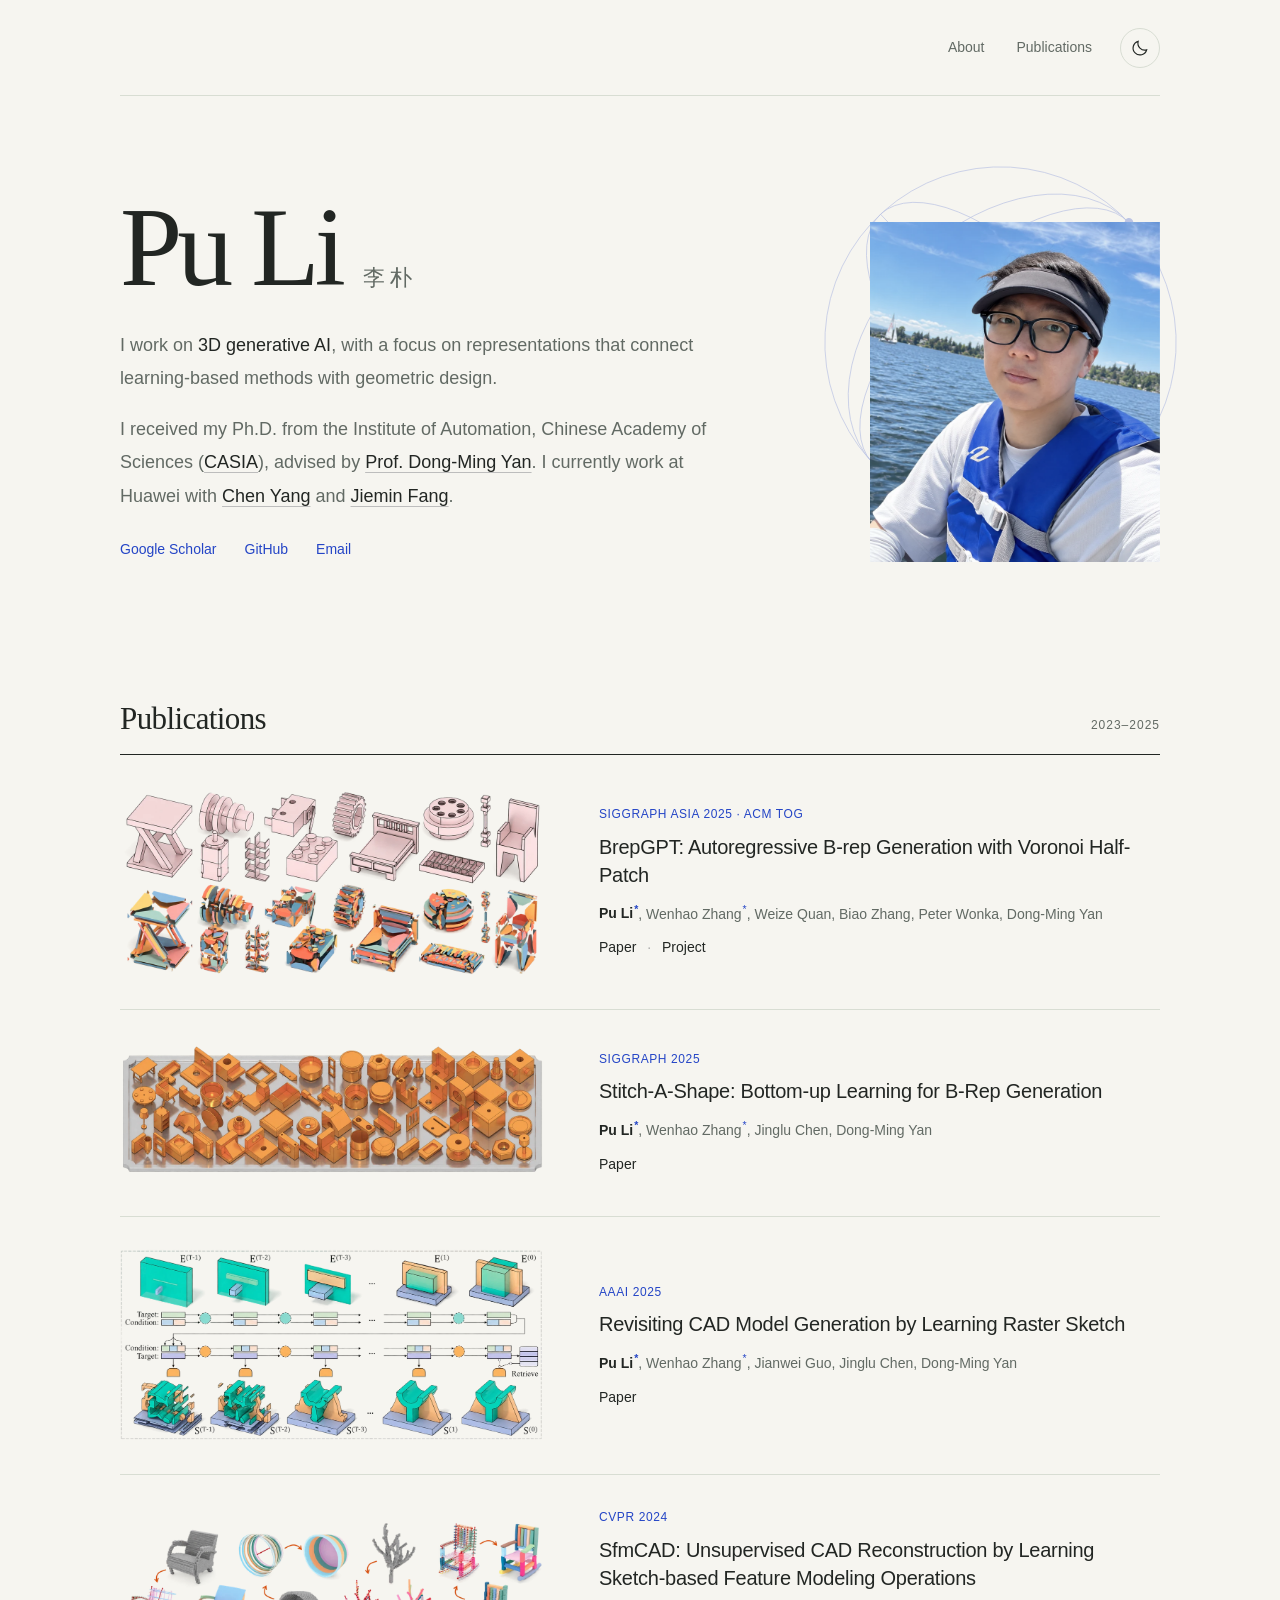
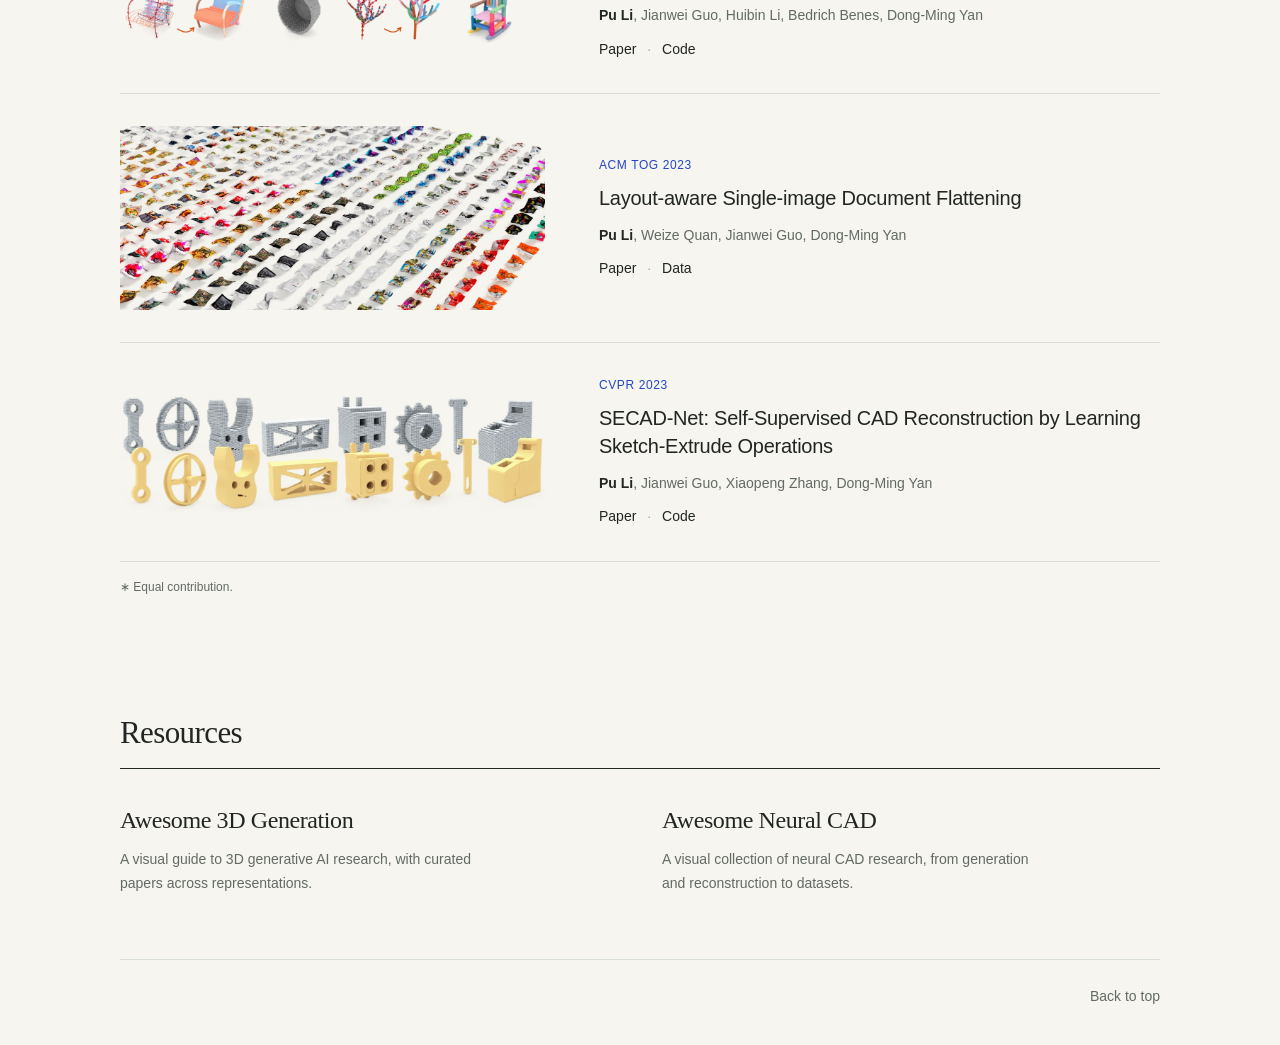
==== commit 163c73ec: "Update homepage" ====
--- a/index.html
+++ b/index.html
@@ -10,6 +10,10 @@
   <link rel="stylesheet" href="styles.css">
   <link rel="stylesheet" href="theme.css">
   <link rel="preload" as="image" href="assets/me_night.webp">
+  <link rel="preload" as="image" href="assets/films-atlas-v1.webp" fetchpriority="low">
+  <link rel="prefetch" href="films-data.json">
+  <link rel="prefetch" href="films.css?v=20261030-watched">
+  <link rel="prefetch" href="films.js?v=20261002-atlas">
   <script src="theme.js"></script>
 </head>
 <body>
@@ -20,7 +24,6 @@
       <nav aria-label="Main navigation">
         <a href="#about">About</a>
         <a href="#publications">Publications</a>
-        <a class="films-entry" href="films.html">Films</a>
       </nav>
       <button class="theme-toggle" type="button" aria-label="Night mode" aria-pressed="false" title="Switch to night mode" hidden>
         <svg class="moon-icon" viewBox="0 0 24 24" fill="none" stroke="currentColor" stroke-width="1.4" aria-hidden="true"><path d="M20 14.2A8.3 8.3 0 0 1 9.8 4a8.3 8.3 0 1 0 10.2 10.2Z"/></svg>
@@ -35,15 +38,16 @@
           <p class="intro">I work on <strong>3D generative AI</strong>, with a focus on representations that connect learning-based methods with geometric design.</p>
           <p class="intro">I received my Ph.D. from the Institute of Automation, Chinese Academy of Sciences (<a href="https://english.ia.cas.cn/" target="_blank" rel="noopener noreferrer">CASIA</a>), advised by <a href="https://sites.google.com/site/yandongming/" target="_blank" rel="noopener noreferrer">Prof. Dong-Ming Yan</a>. I currently work at Huawei with <a href="https://chensjtu.github.io/" target="_blank" rel="noopener noreferrer">Chen Yang</a> and <a href="https://jaminfong.cn/" target="_blank" rel="noopener noreferrer">Jiemin Fang</a>.</p>
           <div class="profile-links">
-            <a href="https://scholar.google.com/citations?user=PvQgMWkAAAAJ&amp;hl=en" target="_blank" rel="noopener noreferrer">Google Scholar <span aria-hidden="true">↗</span></a>
-            <a href="https://github.com/BunnySoCrazy" target="_blank" rel="noopener noreferrer">GitHub <span aria-hidden="true">↗</span></a>
+            <a href="https://scholar.google.com/citations?user=PvQgMWkAAAAJ&amp;hl=en" target="_blank" rel="noopener noreferrer">Google Scholar</a>
+            <a href="https://github.com/BunnySoCrazy" target="_blank" rel="noopener noreferrer">GitHub</a>
+            <a href="mailto:leapoo.ai@gmail.com">Email</a>
           </div>
         </div>
-        <div class="hero-visual">
+        <a class="hero-visual" href="films.html" aria-label="Explore films I’ve watched" title="Films I’ve watched">
           <svg class="geometry" viewBox="0 0 440 440" fill="none" aria-hidden="true"><g stroke="currentColor" stroke-width=".8"><ellipse cx="220" cy="220" rx="205" ry="98" transform="rotate(-35 220 220)"/><ellipse cx="220" cy="220" rx="205" ry="140" transform="rotate(-35 220 220)"/><circle cx="220" cy="220" r="205"/><ellipse cx="220" cy="220" rx="96" ry="205" transform="rotate(-35 220 220)"/><path d="M52 338 388 102M102 52l236 336"/></g><circle cx="388" cy="102" r="5" fill="currentColor"/></svg>
           <img class="portrait portrait-day" src="assets/me.webp" alt="Pu Li" width="900" height="900" fetchpriority="high">
           <img class="portrait portrait-night" src="assets/me_night.webp" alt="Pu Li at night by the water" width="900" height="900">
-        </div>
+        </a>
       </section>
 
       <section class="publications section" id="publications" aria-labelledby="publications-title">
@@ -83,18 +87,18 @@
         </div>
         <div class="resource-grid">
           <a class="resource" href="https://awesome3dgen.com/" target="_blank" rel="noopener noreferrer">
-            <h3>Awesome 3D Generation<span aria-hidden="true">↗</span></h3>
+            <h3>Awesome 3D Generation</h3>
             <p>A visual guide to 3D generative AI research, with curated papers across representations.</p>
           </a>
           <a class="resource" href="https://bunnysocrazy.com/" target="_blank" rel="noopener noreferrer">
-            <h3>Awesome Neural CAD<span aria-hidden="true">↗</span></h3>
+            <h3>Awesome Neural CAD</h3>
             <p>A visual collection of neural CAD research, from generation and reconstruction to datasets.</p>
           </a>
         </div>
       </section>
 
     </main>
-    <footer><a class="back-top" href="#top">Back to top <span aria-hidden="true">↑</span></a></footer>
+    <footer><a class="back-top" href="#top">Back to top</a></footer>
   </div>
   <script src="portrait.js" defer></script>
 </body>
--- a/styles.css
+++ b/styles.css
@@ -10,11 +10,8 @@
 .skip-link{position:fixed;top:-100px;left:20px;z-index:10;padding:10px 18px;background:var(--ink);color:white}
 .skip-link:focus{top:10px}
 .site-header{height:96px;display:flex;align-items:center;justify-content:flex-end;border-bottom:1px solid var(--line);position:relative}
-.site-header:before{content:'';position:absolute;left:0;width:34px;height:3px;background:var(--accent)}
 nav{display:flex;gap:32px}nav a{font-size:14px;color:var(--muted)}
-nav a:after{content:'↗';font-size:13px;margin-left:10px;color:var(--accent)}
 nav .films-entry{display:inline-flex;align-items:center;min-height:35px;margin:-6px 0;padding:4px 13px;border:1px solid var(--line);border-radius:100px;color:var(--ink);transition:color .2s,border-color .2s,background .2s}
-nav .films-entry:after{content:none}
 nav .films-entry:hover{border-color:var(--accent);background:color-mix(in srgb,var(--accent) 5%,transparent);color:var(--accent)}
 .hero{position:relative;display:grid;grid-template-columns:minmax(0,1fr) 290px;gap:100px;align-items:center;padding:98px 0 104px}
 h1{display:flex;align-items:baseline;gap:16px;margin:0 0 28px;font:112px/.95 var(--serif);letter-spacing:-5px;font-weight:400}
@@ -26,8 +23,7 @@
 .intro a:hover{color:var(--accent);text-decoration-color:var(--accent)}
 .profile-links{display:flex;flex-wrap:wrap;gap:28px;margin-top:25px;color:var(--accent);font-size:.875rem}
 .profile-links a:hover{text-decoration:underline;text-underline-offset:4px}
-.profile-links span{margin-left:3px}
-.hero-visual{position:relative;isolation:isolate;width:100%;margin-top:28px}
+.hero-visual{display:block;position:relative;isolation:isolate;width:100%;margin-top:28px}
 .geometry{position:absolute;z-index:-1;width:130%;height:auto;left:-20%;top:-20%;color:var(--accent);opacity:.27;transform:rotate(-8deg)}
 .portrait{display:block;width:100%;height:340px;object-fit:cover;object-position:50% 43%;filter:saturate(.75);clip-path:none}
 @media(hover:hover) and (pointer:fine) and (prefers-reduced-motion:no-preference){
@@ -39,10 +35,8 @@
 .resources{padding:0 0 43px;margin:52px 0 20px}
 .resource-grid{display:grid;grid-template-columns:1fr 1fr;gap:44px;padding:35px 0 0}
 .resource h3{margin:0;font:1.5rem/1.4 var(--serif);letter-spacing:-.4px;font-weight:500;display:flex;justify-content:space-between;align-items:baseline;gap:12px}
-.resource h3 span{font:1.1875rem/1 var(--sans);color:var(--muted);transition:transform .2s,color .2s}
 .resource:hover{color:inherit}
 .resource:hover h3{color:var(--accent)}
-.resource:hover h3 span{transform:translate(2px,-2px);color:var(--accent)}
 .resource p{margin:11px 0 0;max-width:390px;font-size:.875rem;line-height:1.7;color:var(--muted)}
 @media(max-width:1000px){.resource-grid{gap:24px 32px}}
 @media(max-width:720px){.resources{padding:0 0 34px;margin:36px 0 10px}.resource-grid{grid-template-columns:1fr;gap:25px;padding:28px 0 0}.resource p{max-width:480px}.resource h3{font-size:1.4375rem}}
@@ -65,7 +59,7 @@
 .paper-links a:first-child{margin-left:0}
 .paper-links a:hover{color:var(--accent);text-decoration:underline;text-underline-offset:4px}
 .equal-note{font-size:.75rem;color:var(--muted);margin:15px 0 0}
-footer{border-top:1px solid var(--line);display:flex;justify-content:flex-end;padding:25px 0 36px}.back-top{font-size:14px;color:var(--muted)}.back-top span{margin-left:12px;color:var(--accent)}
+footer{border-top:1px solid var(--line);display:flex;justify-content:flex-end;padding:25px 0 36px}.back-top{font-size:14px;color:var(--muted)}
 @media(min-width:1001px){.hero-copy{animation:enter .8s both}.hero-visual{animation:enter 1s .1s both}}
 @keyframes enter{from{opacity:0;transform:translateY(12px)}to{opacity:1;transform:translateY(0)}}
 @media(max-width:1000px){.page-shell{padding:0 48px}.hero{grid-template-columns:minmax(0,1fr) 220px;gap:65px;padding:80px 0}h1{font-size:94px;letter-spacing:-4px;gap:14px}.chinese-name{font-size:18px}.portrait{height:280px}.intro{font-size:17px}.paper{gap:32px}}
--- a/films.css
+++ b/films.css
@@ -0,0 +1,76 @@
+:root{--paper:#e9e8e2;--ink:#292b27;--muted:#70736b;--line:rgba(36,38,34,.18);--sans:-apple-system,BlinkMacSystemFont,'Segoe UI',Helvetica,Arial,sans-serif;--serif:Georgia,'Times New Roman',serif}
+*{box-sizing:border-box}
+html,body{margin:0;width:100%;height:100%;overflow:hidden;overscroll-behavior:none}
+body{background:var(--paper);color:var(--ink);font:15px/1.5 var(--sans);-webkit-font-smoothing:antialiased}
+button,a{font:inherit;-webkit-tap-highlight-color:transparent}
+a{color:inherit;text-decoration:none}
+button:focus-visible,a:focus-visible{outline:1px solid var(--ink);outline-offset:6px}
+::selection{background:#cbd1c5;color:#151714}
+.skip-link{position:fixed;left:20px;top:-60px;z-index:30;padding:10px 16px;background:var(--ink);color:white}
+.skip-link:focus{top:14px}
+.film-header{position:fixed;z-index:12;inset:0 0 auto;height:82px;padding:0 clamp(24px,3.5vw,64px);display:grid;grid-template-columns:1fr auto 1fr;align-items:center;pointer-events:none}
+.film-header>*{pointer-events:auto}
+.film-home{justify-self:start;font-size:20px;font-weight:600;letter-spacing:-.065em}
+.home-dot{color:#67837b}
+.header-label{grid-column:2;font-size:11px;letter-spacing:.12em;color:var(--muted)}
+.film-close{justify-self:end;display:flex;align-items:center;gap:12px;font-size:13px;color:var(--muted)}
+.film-close span{font-size:23px;font-weight:300;line-height:1}
+.film-close:hover{color:var(--ink)}
+.scroll-gallery,.gallery-viewport,.gallery-track,.film-grid{position:absolute;inset:0}
+.gallery-viewport{overflow:hidden;isolation:isolate}
+.film-grid{touch-action:none;cursor:grab;outline:none;user-select:none;visibility:hidden}
+.film-grid.is-ready,.film-grid.film-grid-error{visibility:visible}
+.film-grid:not(.is-ready) .film-card{visibility:hidden!important}
+.film-grid.is-dragging,.is-dragging .film-card{cursor:grabbing}
+.film-card{position:absolute;left:0;top:0;display:block;appearance:none;border:0;padding:0;background:none;height:110px;aspect-ratio:2/3;cursor:pointer;will-change:transform}
+.film-poster{display:block;width:100%;height:100%;background-image:url('assets/films-atlas-v1.webp');background-size:1000% 1000%;background-repeat:no-repeat;opacity:var(--presence,.1);filter:saturate(var(--saturation,.2));user-select:none}
+.film-card.is-hovered .film-poster,.film-card:focus-visible .film-poster{opacity:1;filter:saturate(1)}
+.film-card.is-hovered,.film-card:focus-visible{z-index:2}
+.is-dragging .film-poster{opacity:var(--presence);filter:saturate(var(--saturation))}
+.credits-trigger,.scroll-note{position:absolute;z-index:4;bottom:34px;color:var(--muted);font-size:12px}
+.credits-trigger{left:clamp(24px,3.5vw,64px);background:none;border:0;padding:6px 0;cursor:pointer}
+.credits-trigger:hover{color:var(--ink)}
+.scroll-note{right:clamp(24px,3.5vw,64px);bottom:40px;pointer-events:none}
+.film-dialog{position:fixed;max-width:min(740px,calc(100vw - 32px));max-height:calc(100dvh - 40px);width:100%;padding:35px;border:0;background:#f0efe9;color:var(--ink);box-shadow:0 32px 85px rgba(0,0,0,.12)}
+.film-dialog::backdrop{background:rgba(39,42,35,.24);backdrop-filter:blur(12px)}
+.dialog-close{position:absolute;top:13px;right:17px;background:none;border:0;padding:4px;font-size:27px;font-weight:300;line-height:1;color:var(--muted);cursor:pointer}
+.dialog-layout{display:grid;grid-template-columns:minmax(0,220px) minmax(0,1fr);gap:35px;align-items:center}
+.dialog-layout>img{display:block;width:100%;aspect-ratio:2/3;object-fit:cover}
+.dialog-eyebrow{font-size:10px;letter-spacing:.1em;color:var(--muted)}
+.dialog-eyebrow span{margin-left:12px}
+.dialog-copy h2{margin:16px 0 7px;font:400 clamp(32px,4vw,55px)/1.13 var(--serif);letter-spacing:-.045em;overflow-wrap:anywhere}
+.dialog-copy>p:nth-of-type(2){color:var(--muted);font-size:14px}
+.dialog-links{display:flex;gap:24px;margin-top:36px;font-size:13px}
+.dialog-links a{padding-bottom:5px;border-bottom:1px solid var(--line)}
+.dialog-links span{margin-left:10px}
+.credits-dialog{max-width:440px;padding:42px}
+.film-credits h2{font:400 32px/1.2 var(--serif);margin:0 0 25px}
+.credits-copy{font-size:13px;line-height:1.8;color:var(--muted)}
+.tmdb-credit{display:inline-flex;align-items:center;gap:12px;font-weight:600}
+.tmdb-credit img{display:block;width:40px;height:29px;object-fit:contain}
+.film-grid-error{display:grid;place-content:center;padding:40px;color:var(--muted)}
+.gallery-track{transition:opacity .8s ease,filter .8s ease}
+.film-header,.scroll-note,.credits-trigger{transition:opacity .6s ease}
+.film-focused .gallery-track{opacity:.8}
+@media(max-width:600px){.film-focused .gallery-track{mask-image:linear-gradient(to right,transparent,#000 40px,#000 calc(100% - 40px),transparent)}}
+@media(prefers-reduced-motion:reduce){.film-focused .gallery-track{opacity:.12}}
+.film-focused .film-header,.film-focused .scroll-note,.film-focused .credits-trigger{opacity:0}
+.film-card.is-selected .film-poster{visibility:hidden}
+.film-stage{inset:0;margin:0;width:100%;height:100%;max-width:none;max-height:none;padding:0;background:transparent;box-shadow:none;overflow:hidden;touch-action:none}
+.film-stage::backdrop{background:transparent;backdrop-filter:none}
+.film-stage .dialog-layout{display:flex;flex-direction:column;align-items:center;justify-content:center;gap:25px;height:100%;padding:64px 25px 36px;pointer-events:none}
+.film-stage .dialog-layout>img{width:auto;height:min(53dvh,480px);max-width:75vw;max-height:none;aspect-ratio:2/3;object-fit:contain;transform-origin:top left;pointer-events:auto;will-change:transform}
+.film-stage .dialog-copy{text-align:center;width:min(440px,86vw);pointer-events:auto;animation:copy-arrive .65s .35s both}
+.film-stage .dialog-eyebrow{display:none}
+.film-stage .dialog-copy h2{font:400 clamp(25px,3.2vw,43px)/1.12 var(--serif);letter-spacing:-.035em;margin:0 0 10px}
+.film-stage .dialog-copy>p:nth-of-type(2){margin:0;font-size:12px}
+.film-stage .dialog-links{justify-content:center;gap:26px;margin-top:18px;font-size:12px}
+.film-stage .dialog-close{position:fixed;top:27px;right:clamp(24px,3.5vw,64px);display:flex;align-items:center;gap:14px;font:400 13px/1 var(--sans);padding:6px 0;z-index:2;animation:copy-arrive .5s .2s both}
+.film-stage .dialog-close span{font-size:25px;font-weight:300}
+.film-stage.is-closing .dialog-copy,.film-stage.is-closing .dialog-close{animation:copy-leave .2s both;pointer-events:none}
+@keyframes copy-arrive{from{opacity:0;translate:0 9px}to{opacity:1;translate:0 0}}
+@keyframes copy-leave{from{opacity:1}to{opacity:0}}
+@media(max-width:600px){.film-header{height:70px}.header-label{font-size:10px;letter-spacing:.025em}.film-home{font-size:18px}.film-close{font-size:12px;gap:8px}.credits-trigger,.scroll-note{bottom:19px;font-size:11px}.scroll-note{bottom:25px}.film-dialog{padding:42px 24px 28px}.dialog-layout{grid-template-columns:1fr;gap:16px}.dialog-layout>img{max-height:38dvh;width:auto;max-width:100%;margin:auto}.dialog-copy h2{font-size:32px}.dialog-links{margin-top:22px}.credits-dialog{padding:38px 28px}}
+@media(max-width:600px){.film-stage{padding:0}.film-stage .dialog-layout{gap:22px;padding:68px 20px 35px}.film-stage .dialog-layout>img{height:min(49dvh,420px);max-height:none;margin:0}.film-stage .dialog-copy h2{font-size:29px}.film-stage .dialog-close{top:22px}.film-stage .dialog-copy>p:nth-of-type(2){font-size:11px}}
+@media(max-height:530px){.film-stage .dialog-layout{flex-direction:row;gap:35px;padding:60px 40px 30px}.film-stage .dialog-layout>img{height:70dvh;max-width:32vw}.film-stage .dialog-copy{width:min(390px,48vw);text-align:left}.film-stage .dialog-copy h2{font-size:27px}.film-stage .dialog-links{justify-content:flex-start}}
+@media(prefers-reduced-motion:reduce){html,body{height:auto;overflow:auto}.film-header{background:var(--paper)}.scroll-gallery,.gallery-viewport,.gallery-track{position:relative;inset:auto}.film-grid{position:relative;display:grid;grid-template-columns:repeat(auto-fill,minmax(125px,1fr));gap:38px 24px;padding:115px 25px 100px;touch-action:auto;cursor:auto}.film-card{position:relative;height:auto;width:100%;visibility:visible!important;transform:none!important}.film-poster{opacity:1;filter:none}.scroll-note{display:none}.credits-trigger{position:fixed;bottom:0;left:0;right:0;background:var(--paper);padding:15px}*,*:before,*:after{transition:none!important;animation:none!important}}
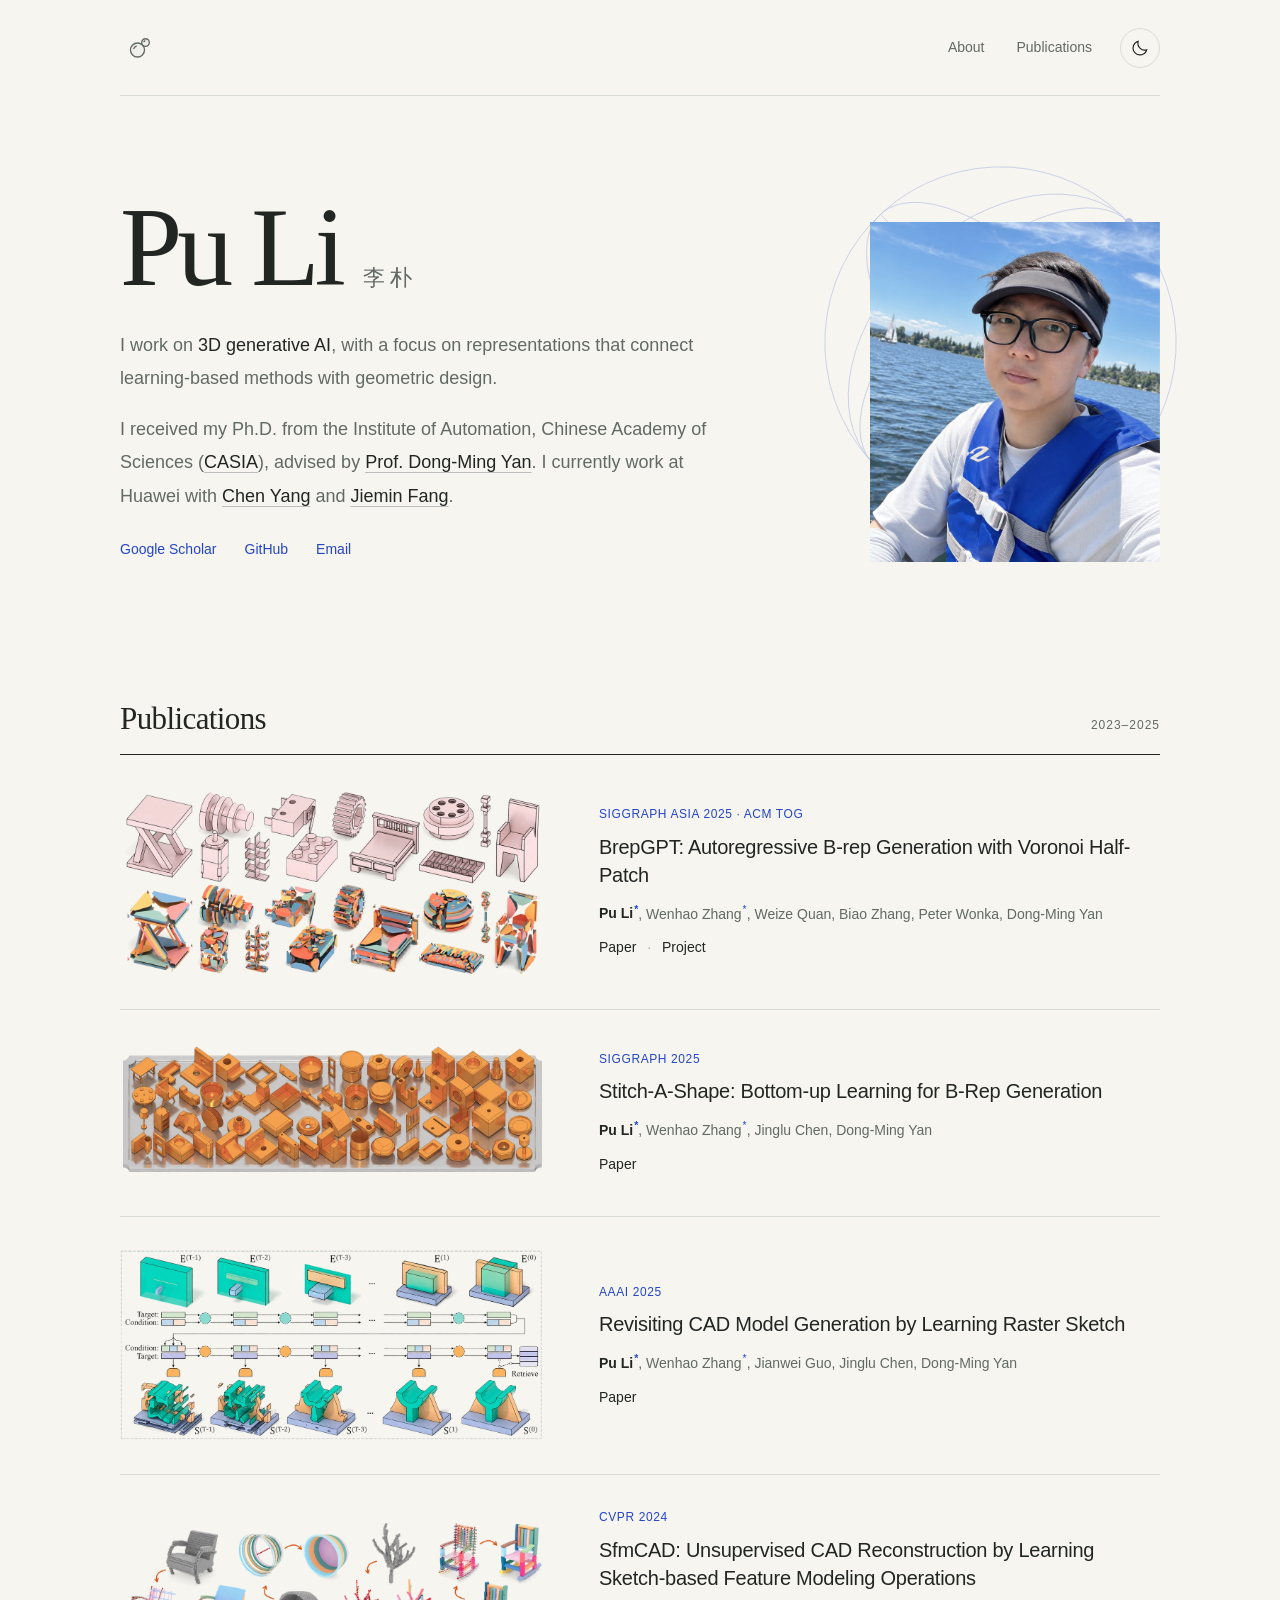
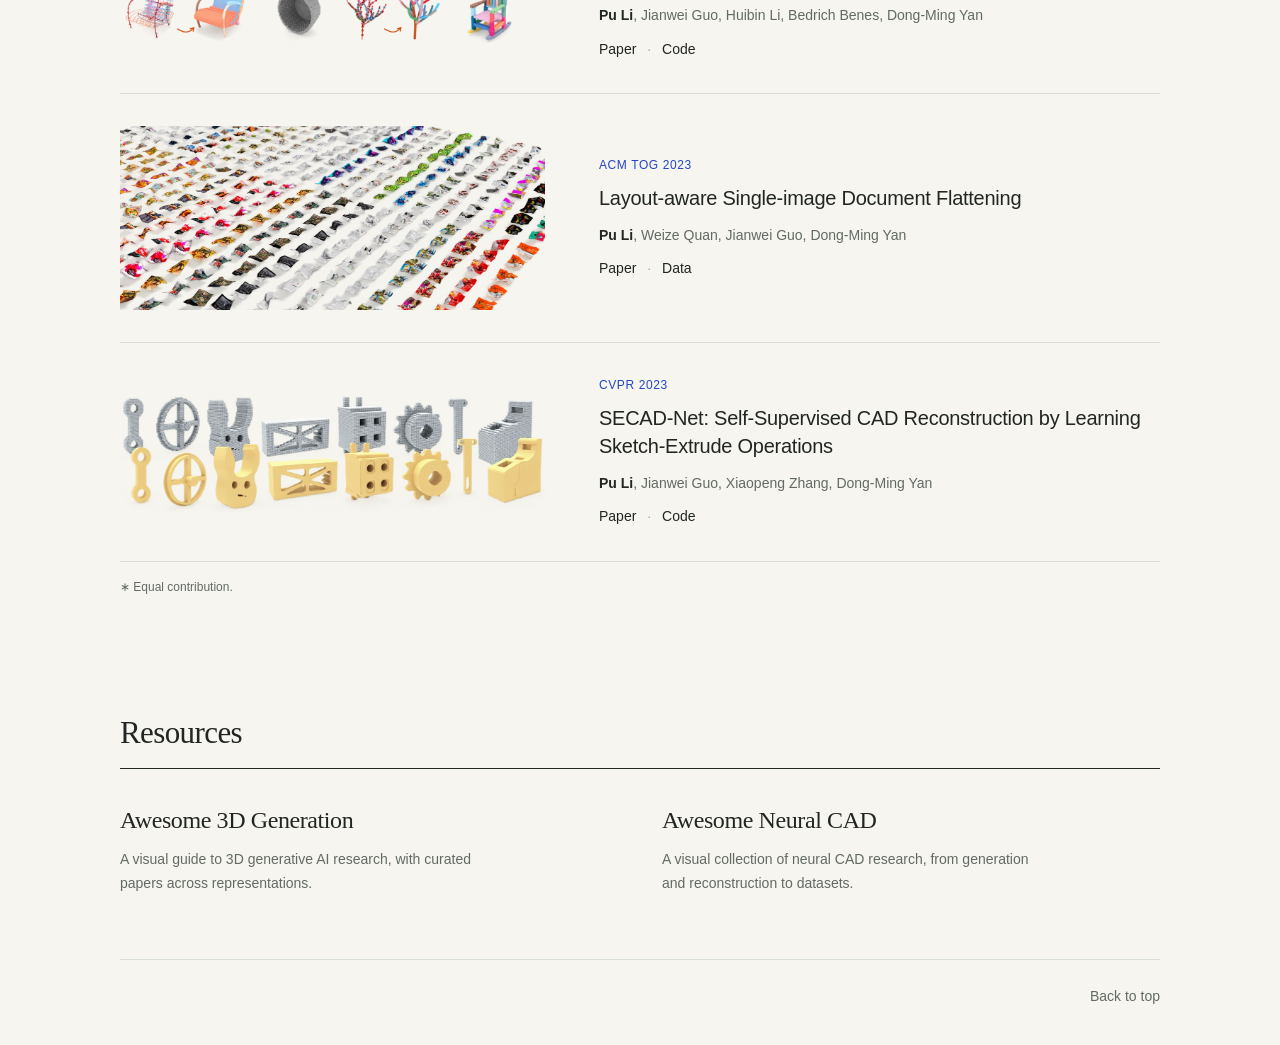
==== commit 355199c8: "Update site" ====
--- a/index.html
+++ b/index.html
@@ -12,15 +12,18 @@
   <link rel="preload" as="image" href="assets/me_night.webp">
   <link rel="preload" as="image" href="assets/films-atlas-v1.webp" fetchpriority="low">
   <link rel="prefetch" href="films-data.json">
-  <link rel="prefetch" href="films.css?v=20261030-watched">
+  <link rel="prefetch" href="films.css?v=20261030-game">
   <link rel="prefetch" href="films.js?v=20261002-atlas">
-  <script src="theme.js"></script>
+  <script src="theme.js?v=20261030-shared"></script>
 </head>
 <body>
   <div class="night-sky" aria-hidden="true"><div class="nebula nebula-blue"></div><div class="nebula nebula-violet"></div><div class="nebula nebula-teal"></div><div class="starlight"></div></div>
   <a class="skip-link" href="#main">Skip to content</a>
   <div class="page-shell" id="top">
     <header class="site-header">
+      <a class="game-icon" href="bubbles.html" aria-label="Play Bubble break" title="Play Bubble break">
+        <svg viewBox="0 0 24 24" fill="none" stroke="currentColor" stroke-width="1.35" stroke-linecap="round" aria-hidden="true"><circle cx="9.5" cy="14" r="7" fill="currentColor" fill-opacity=".04"/><path d="M5.8 12.6a4 4 0 0 1 2.5-2.4"/><circle cx="17.5" cy="6.5" r="3.8" fill="currentColor" fill-opacity=".04"/><path d="M16 5.6a1.6 1.6 0 0 1 1-.7"/></svg>
+      </a>
       <nav aria-label="Main navigation">
         <a href="#about">About</a>
         <a href="#publications">Publications</a>
--- a/styles.css
+++ b/styles.css
@@ -10,6 +10,9 @@
 .skip-link{position:fixed;top:-100px;left:20px;z-index:10;padding:10px 18px;background:var(--ink);color:white}
 .skip-link:focus{top:10px}
 .site-header{height:96px;display:flex;align-items:center;justify-content:flex-end;border-bottom:1px solid var(--line);position:relative}
+.game-icon{display:grid;place-items:center;width:40px;height:40px;margin-right:auto;color:var(--muted);border-radius:50%;transition:color .2s,background .2s}
+.game-icon svg{display:block;width:24px;height:24px}
+.game-icon:hover,.game-icon:focus-visible{color:var(--accent);background:color-mix(in srgb,var(--accent) 6%,transparent)}
 nav{display:flex;gap:32px}nav a{font-size:14px;color:var(--muted)}
 nav .films-entry{display:inline-flex;align-items:center;min-height:35px;margin:-6px 0;padding:4px 13px;border:1px solid var(--line);border-radius:100px;color:var(--ink);transition:color .2s,border-color .2s,background .2s}
 nav .films-entry:hover{border-color:var(--accent);background:color-mix(in srgb,var(--accent) 5%,transparent);color:var(--accent)}
--- a/films.css
+++ b/films.css
@@ -1,5 +1,9 @@
 :root{--paper:#e9e8e2;--ink:#292b27;--muted:#70736b;--line:rgba(36,38,34,.18);--sans:-apple-system,BlinkMacSystemFont,'Segoe UI',Helvetica,Arial,sans-serif;--serif:Georgia,'Times New Roman',serif}
 *{box-sizing:border-box}
+:root{color-scheme:light;--dialog-paper:#f0efe9;--dialog-backdrop:rgba(39,42,35,.24)}
+:root[data-theme="dark"]{color-scheme:dark;--paper:#080c18;--ink:#eceef5;--muted:#b0b9ce;--line:rgba(173,188,232,.19);--dialog-paper:#111827;--dialog-backdrop:rgba(0,0,0,.5)}
+[data-theme="dark"] ::selection{background:#465799;color:#fff}
+[data-theme="dark"] .skip-link{color:#080c18}
 html,body{margin:0;width:100%;height:100%;overflow:hidden;overscroll-behavior:none}
 body{background:var(--paper);color:var(--ink);font:15px/1.5 var(--sans);-webkit-font-smoothing:antialiased}
 button,a{font:inherit;-webkit-tap-highlight-color:transparent}
@@ -30,9 +34,14 @@
 .credits-trigger,.scroll-note{position:absolute;z-index:4;bottom:34px;color:var(--muted);font-size:12px}
 .credits-trigger{left:clamp(24px,3.5vw,64px);background:none;border:0;padding:6px 0;cursor:pointer}
 .credits-trigger:hover{color:var(--ink)}
+.game-entry{position:absolute;z-index:4;bottom:34px;left:50%;transform:translateX(-50%);padding:6px 0;font-size:12px;color:var(--muted);white-space:nowrap;transition:color .2s,opacity .6s}
+.game-entry:hover{color:var(--ink)}
+.film-focused .game-entry{opacity:0;pointer-events:none}
+@media(max-width:600px){.game-entry{bottom:19px;font-size:11px}.scroll-note{display:none}}
+@media(prefers-reduced-motion:reduce){.game-entry{position:fixed;bottom:0;left:auto;right:20px;transform:none;padding:15px 0;z-index:5}}
 .scroll-note{right:clamp(24px,3.5vw,64px);bottom:40px;pointer-events:none}
-.film-dialog{position:fixed;max-width:min(740px,calc(100vw - 32px));max-height:calc(100dvh - 40px);width:100%;padding:35px;border:0;background:#f0efe9;color:var(--ink);box-shadow:0 32px 85px rgba(0,0,0,.12)}
-.film-dialog::backdrop{background:rgba(39,42,35,.24);backdrop-filter:blur(12px)}
+.film-dialog{position:fixed;max-width:min(740px,calc(100vw - 32px));max-height:calc(100dvh - 40px);width:100%;padding:35px;border:0;background:var(--dialog-paper);color:var(--ink);box-shadow:0 32px 85px rgba(0,0,0,.12)}
+.film-dialog::backdrop{background:var(--dialog-backdrop);backdrop-filter:blur(12px)}
 .dialog-close{position:absolute;top:13px;right:17px;background:none;border:0;padding:4px;font-size:27px;font-weight:300;line-height:1;color:var(--muted);cursor:pointer}
 .dialog-layout{display:grid;grid-template-columns:minmax(0,220px) minmax(0,1fr);gap:35px;align-items:center}
 .dialog-layout>img{display:block;width:100%;aspect-ratio:2/3;object-fit:cover}
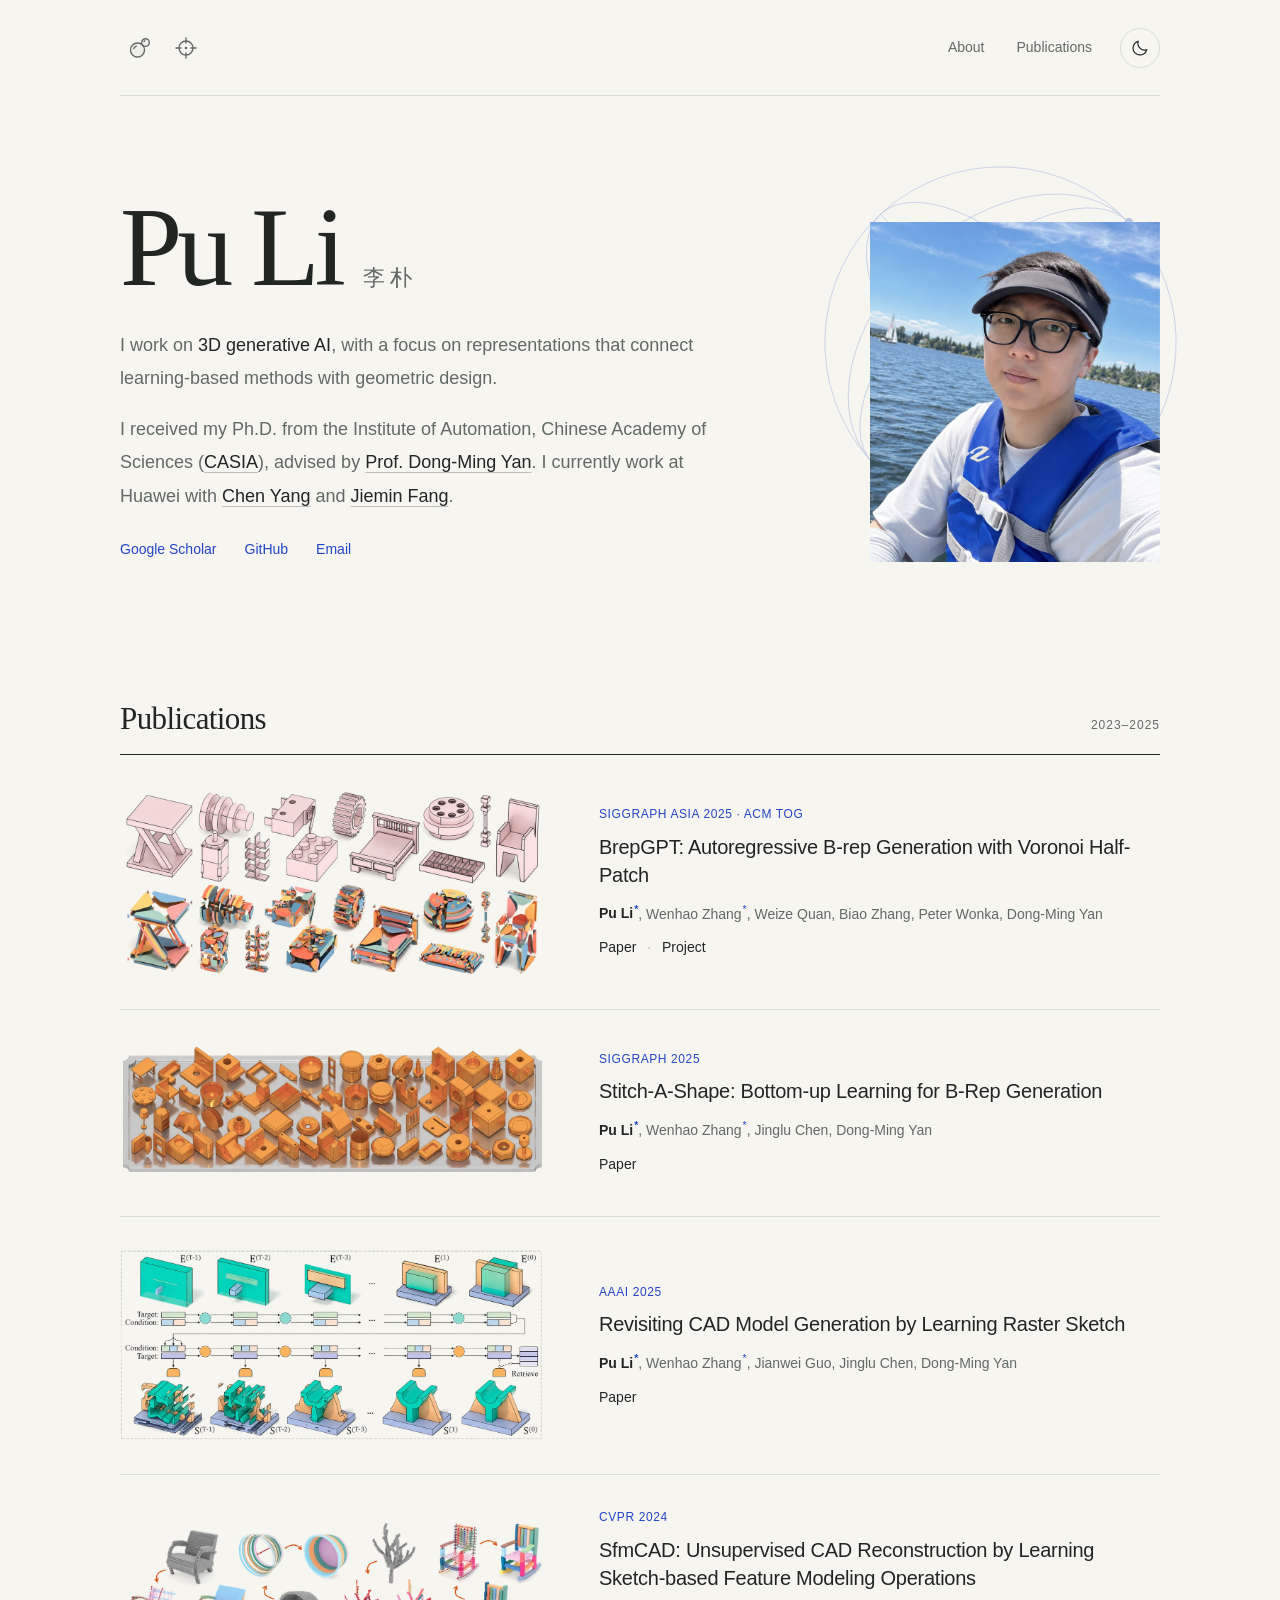
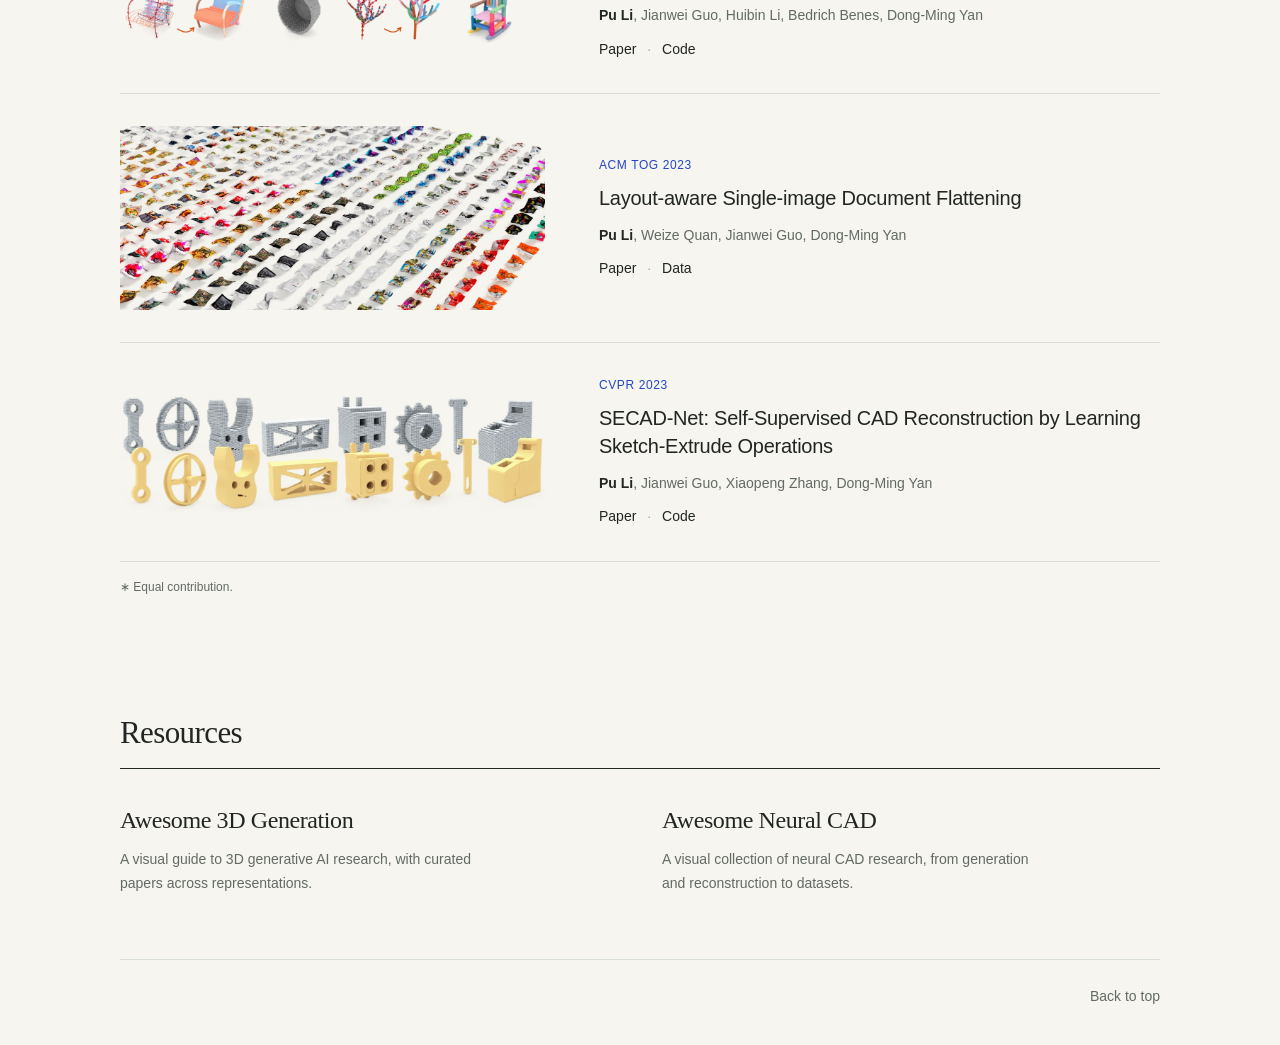
==== commit 3df7580a: "Update site" ====
--- a/index.html
+++ b/index.html
@@ -21,9 +21,12 @@
   <a class="skip-link" href="#main">Skip to content</a>
   <div class="page-shell" id="top">
     <header class="site-header">
+      <div class="game-launchers" aria-label="Games">
       <a class="game-icon" href="bubbles.html" aria-label="Play Bubble break" title="Play Bubble break">
         <svg viewBox="0 0 24 24" fill="none" stroke="currentColor" stroke-width="1.35" stroke-linecap="round" aria-hidden="true"><circle cx="9.5" cy="14" r="7" fill="currentColor" fill-opacity=".04"/><path d="M5.8 12.6a4 4 0 0 1 2.5-2.4"/><circle cx="17.5" cy="6.5" r="3.8" fill="currentColor" fill-opacity=".04"/><path d="M16 5.6a1.6 1.6 0 0 1 1-.7"/></svg>
       </a>
+      <a class="game-icon" href="arena.html" aria-label="Play Crossline" title="Play Crossline"><svg viewBox="0 0 24 24" fill="none" stroke="currentColor" stroke-width="1.35" stroke-linecap="round" aria-hidden="true"><circle cx="12" cy="12" r="7"/><path d="M12 2v5m0 10v5M2 12h5m10 0h5"/><circle cx="12" cy="12" r="1.3" fill="currentColor" stroke="none"/></svg></a>
+      </div>
       <nav aria-label="Main navigation">
         <a href="#about">About</a>
         <a href="#publications">Publications</a>
--- a/styles.css
+++ b/styles.css
@@ -10,9 +10,11 @@
 .skip-link{position:fixed;top:-100px;left:20px;z-index:10;padding:10px 18px;background:var(--ink);color:white}
 .skip-link:focus{top:10px}
 .site-header{height:96px;display:flex;align-items:center;justify-content:flex-end;border-bottom:1px solid var(--line);position:relative}
-.game-icon{display:grid;place-items:center;width:40px;height:40px;margin-right:auto;color:var(--muted);border-radius:50%;transition:color .2s,background .2s}
+.game-launchers{display:flex;gap:6px;margin-right:auto}
+.game-icon{display:grid;place-items:center;width:40px;height:40px;color:var(--muted);border-radius:50%;transition:color .2s,background .2s}
 .game-icon svg{display:block;width:24px;height:24px}
 .game-icon:hover,.game-icon:focus-visible{color:var(--accent);background:color-mix(in srgb,var(--accent) 6%,transparent)}
+@media(max-width:420px){.game-launchers{gap:0}.game-icon{width:32px}.game-icon svg{width:22px;height:22px}}
 nav{display:flex;gap:32px}nav a{font-size:14px;color:var(--muted)}
 nav .films-entry{display:inline-flex;align-items:center;min-height:35px;margin:-6px 0;padding:4px 13px;border:1px solid var(--line);border-radius:100px;color:var(--ink);transition:color .2s,border-color .2s,background .2s}
 nav .films-entry:hover{border-color:var(--accent);background:color-mix(in srgb,var(--accent) 5%,transparent);color:var(--accent)}
